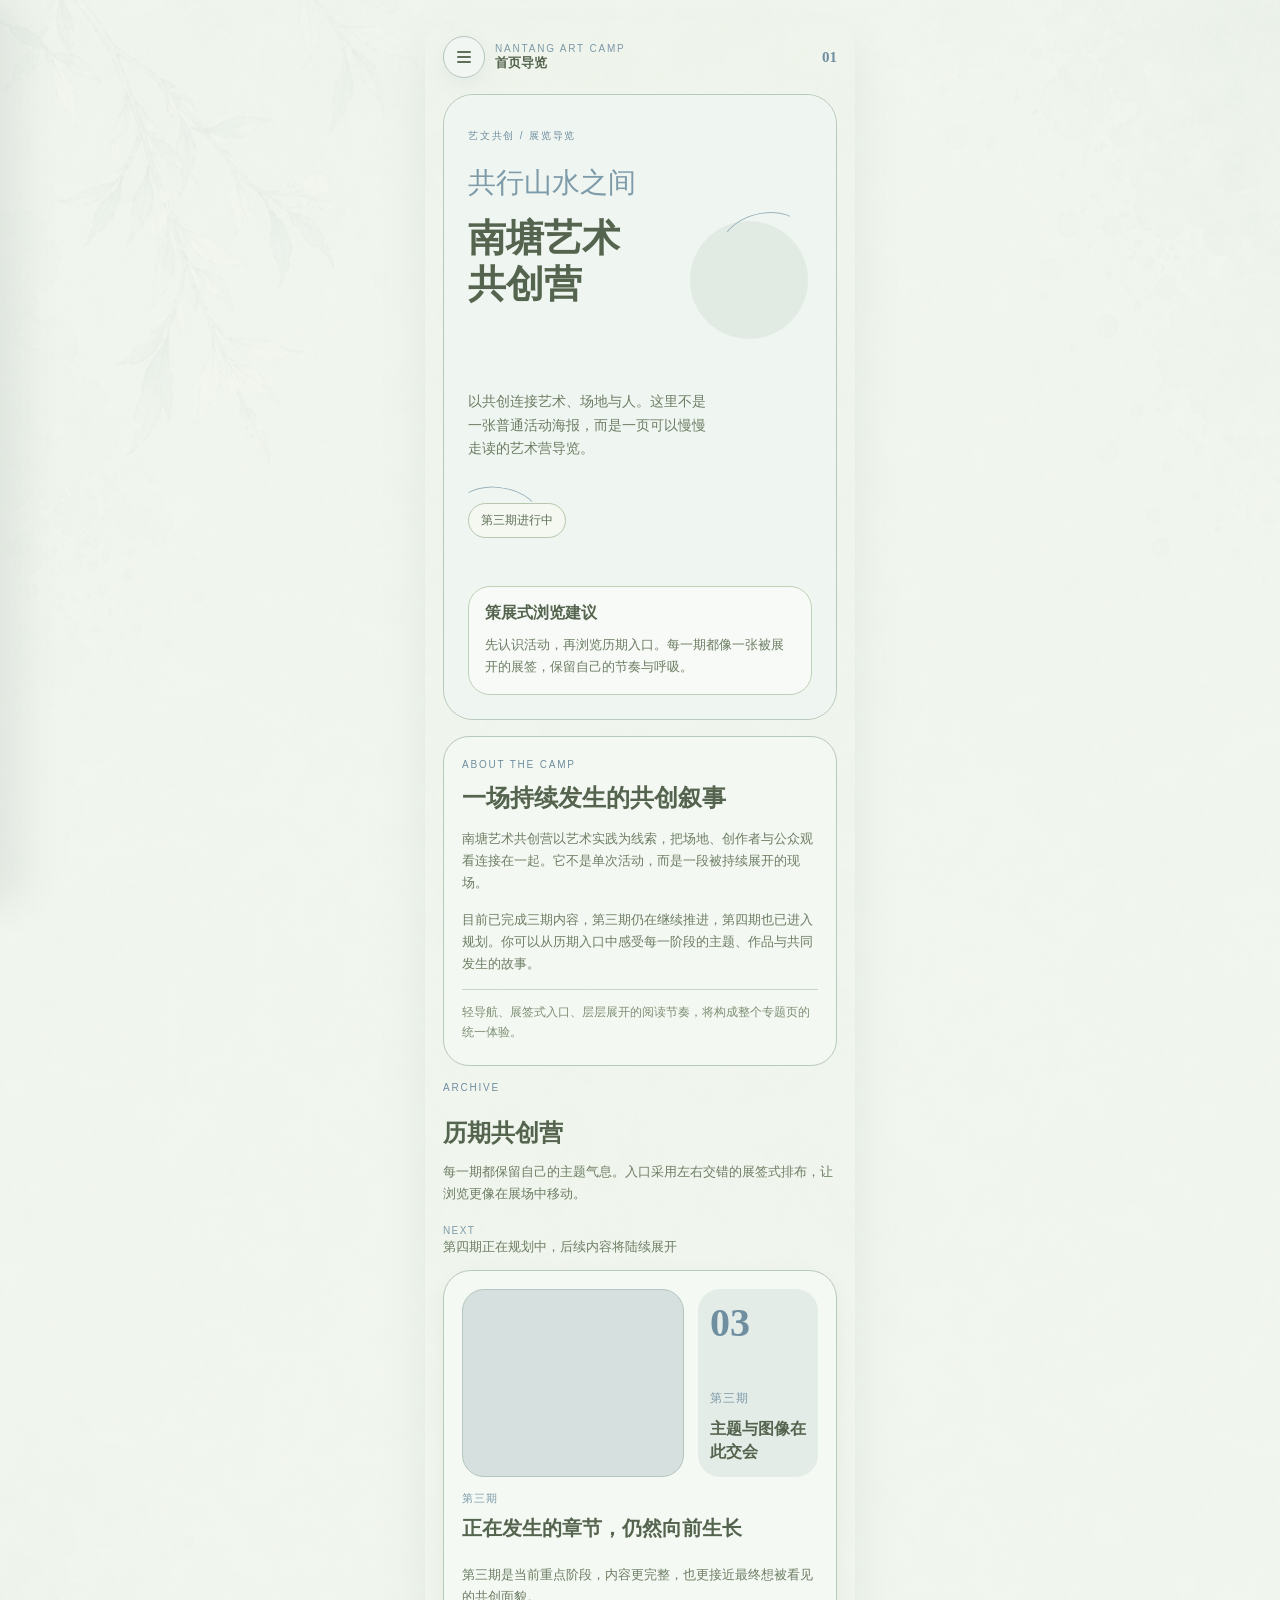
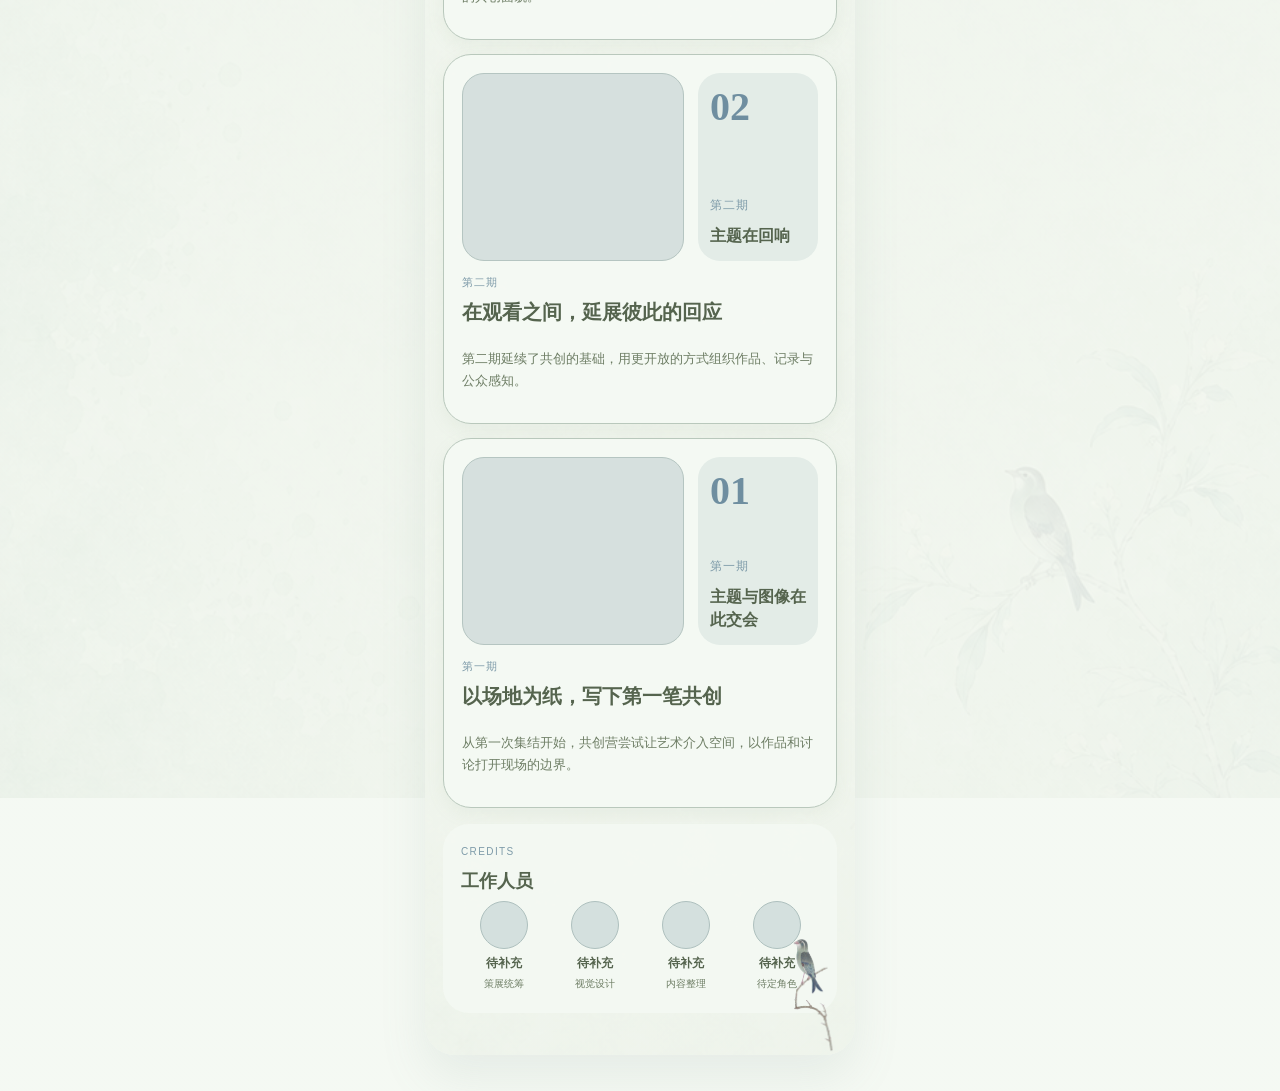
==== static-site/index.html @ fb8fa123 "Import 共创营前端网页" ====
<!DOCTYPE html>
<html lang="zh-CN">
  <head>
    <meta charset="utf-8">
    <meta name="viewport" content="width=device-width, initial-scale=1">
    <title>南塘艺术共创营｜活动首页</title>
    <link rel="stylesheet" href="styles/site.css">
  </head>
  <body data-page="home">
    <div id="app"></div>
    <script type="module" src="scripts/app.js"></script>
  </body>
</html>
---- static-site/styles/site.css ----
:root {
  --bg: #edf4ed;
  --surface: rgba(238, 245, 238, 0.92);
  --surface-soft: rgba(245, 250, 244, 0.85);
  --surface-strong: rgba(246, 251, 245, 0.84);
  --drawer-surface: rgba(247, 250, 246, 0.98);
  --green-900: #55644e;
  --green-700: #607058;
  --green-600: #6b7c63;
  --green-500: #6d7d64;
  --blue-700: #6f8ea0;
  --blue-600: #7d98a8;
  --blue-500: #7e9ba9;
  --blue-400: #7a96a6;
  --muted: #708186;
  --line: #b9c8bc;
  --line-soft: #bfd0b7;
  --line-muted: #c7d5cb;
  --line-drawer: #d7e0db;
  --shadow: 0 22px 48px rgba(126, 152, 142, 0.12);
  --radius-xl: 30px;
  --radius-l: 28px;
  --radius-m: 24px;
  --radius-s: 22px;
  --radius-pill: 999px;
  --drawer-width: min(316px, 79vw);
  --font-sans: "Noto Sans SC", "PingFang SC", "Microsoft YaHei", sans-serif;
  --font-serif: "Noto Serif SC", "Source Han Serif SC", "Songti SC", serif;
  --font-hand: "Zhi Mang Xing", "KaiTi", cursive;
}

* {
  box-sizing: border-box;
}

html {
  background: var(--bg);
}

body {
  margin: 0;
  min-height: 100vh;
  font-family: var(--font-sans);
  color: var(--green-600);
  background:
    linear-gradient(rgba(246, 250, 244, 0.82), rgba(246, 250, 244, 0.82)),
    url("../assets/images/bg-8.png") center top / cover fixed no-repeat;
}

body.drawer-open {
  overflow: hidden;
}

.page-shell {
  min-height: 100vh;
  padding: 18px 16px 36px;
  display: flex;
  justify-content: center;
  align-items: flex-start;
}

.app-screen {
  position: relative;
  width: min(calc(100vw - 32px), var(--screen-width, 430px));
}

.screen-surface {
  position: relative;
  width: 100%;
  min-height: 100vh;
  border-radius: 30px;
  overflow: hidden;
  padding: 18px 18px 42px;
  background:
    linear-gradient(rgba(246, 250, 244, 0.78), rgba(246, 250, 244, 0.78)),
    url("../assets/images/bg-8.png") center top / cover no-repeat;
  animation: stage-in 440ms ease-out;
  box-shadow: var(--shadow);
  display: flex;
  flex-direction: column;
  gap: 16px;
}

.surface-bird {
  position: absolute;
  right: 0;
  bottom: 0;
  width: 154px;
  height: 154px;
  object-fit: contain;
  pointer-events: none;
}

.menu-button:focus-visible,
.drawer-link:focus-visible {
  outline: 2px solid rgba(82, 100, 110, 0.82);
  outline-offset: 3px;
}

.top-nav {
  display: flex;
  align-items: center;
  justify-content: space-between;
}

.top-nav__left {
  display: flex;
  align-items: center;
  gap: 10px;
}

.menu-button {
  width: 42px;
  height: 42px;
  border: 1px solid #b7c7be;
  border-radius: 21px;
  background: #f1f6f3;
  box-shadow: 0 6px 18px rgba(126, 152, 169, 0.1);
  display: inline-flex;
  align-items: center;
  justify-content: center;
  gap: 3px;
  flex-direction: column;
  cursor: pointer;
  padding: 0;
  -webkit-tap-highlight-color: transparent;
}

.menu-button span {
  width: 14px;
  height: 2px;
  border-radius: 999px;
  background: #5f6f57;
}

.top-nav__en,
.top-nav__zh,
.eyebrow,
.eyebrow--small,
.body-copy,
.section-note,
.archive-card__tag,
.work-card__meta,
.person-card__role,
.timeline-item__body,
.timeline-item__date,
.drawer__eyebrow,
.drawer__text,
.drawer__brand-subtitle,
.drawer__footer p {
  margin: 0;
}

.top-nav__en {
  color: var(--blue-600);
  font-size: 10px;
  font-weight: 500;
  letter-spacing: 1.8px;
}

.top-nav__zh {
  color: var(--green-900);
  font-family: var(--font-serif);
  font-size: 13px;
  font-weight: 600;
}

.top-nav__number {
  color: var(--blue-700);
  font-family: var(--font-serif);
  font-size: 15px;
  font-weight: 600;
}

.hero-card,
.section-card,
.archive-card,
.credit-card,
.work-card,
.person-card,
.timeline-item__card {
  border: 1px solid var(--line);
}

.hero-card {
  position: relative;
  border-radius: var(--radius-xl);
  background: rgba(238, 245, 238, 0.92);
  min-height: 568px;
  padding: 34px 24px 24px;
  overflow: hidden;
}

.hero-card__mist {
  position: absolute;
  inset: 0;
  background: rgba(242, 247, 243, 0.5);
}

.hero-card__sun {
  position: absolute;
  right: 28px;
  top: 126px;
  width: 118px;
  height: 118px;
  border-radius: 50%;
  background: rgba(215, 228, 219, 0.54);
}

.hero-card__curve {
  position: absolute;
  border: 1px solid #9cb4be;
  border-color: #9cb4be transparent transparent transparent;
  border-radius: 50%;
}

.hero-card__curve--one {
  right: 30px;
  top: 118px;
  width: 86px;
  height: 58px;
  transform: rotate(-14deg);
}

.hero-card__curve--two {
  left: 12px;
  top: 392px;
  width: 84px;
  height: 52px;
  transform: rotate(8deg);
}

.eyebrow,
.drawer__eyebrow {
  color: var(--blue-700);
  font-size: 10px;
  font-weight: 500;
  letter-spacing: 1.8px;
}

.eyebrow--small {
  color: var(--blue-500);
  font-size: 10px;
  font-weight: 500;
  letter-spacing: 1.4px;
}

.eyebrow--hero {
  position: relative;
  z-index: 1;
  width: 154px;
}

.hero-card__hand {
  position: relative;
  z-index: 1;
  margin: 26px 0 0;
  color: var(--blue-500);
  font-family: var(--font-hand);
  font-size: 28px;
  line-height: 1;
}

.hero-card__title {
  position: relative;
  z-index: 1;
  margin: 18px 0 0;
  color: var(--green-900);
  font-family: var(--font-serif);
  font-size: 38px;
  line-height: 1.22;
  font-weight: 700;
  max-width: 250px;
}

.hero-card__intro {
  position: relative;
  z-index: 1;
  margin: 82px 0 0;
  max-width: 248px;
  color: var(--green-500);
  font-size: 14px;
  line-height: 1.7;
}

.status-pill {
  position: relative;
  z-index: 1;
  display: inline-flex;
  align-items: center;
  margin-top: 42px;
  padding: 8px 12px;
  border-radius: var(--radius-pill);
  border: 1px solid #b7c7ae;
  background: #f4f8f1;
  color: var(--green-700);
  font-size: 12px;
  font-weight: 500;
}

.hero-note {
  position: relative;
  z-index: 1;
  margin-top: 48px;
  border-radius: 22px;
  padding: 16px;
  border: 1px solid var(--line-soft);
  background: rgba(249, 252, 247, 0.85);
}

.hero-note__title,
.section-title,
.archive-card__title,
.person-card__name,
.timeline-item__title {
  margin: 0;
  color: var(--green-900);
  font-family: var(--font-serif);
}

.hero-note__title {
  font-size: 16px;
  font-weight: 600;
}

.hero-note__text,
.body-copy,
.section-note,
.archive-card__body,
.work-card__body,
.person-card__bio,
.timeline-item__body,
.drawer__text,
.drawer__footer p {
  color: var(--green-500);
  font-size: 13px;
  line-height: 1.7;
}

.hero-note__text {
  margin: 10px 0 0;
}

.section-card,
.credits-section {
  border-radius: 26px;
  background: var(--surface-soft);
  padding: 22px 18px;
}

.section-title {
  margin-top: 12px;
  font-size: 24px;
  font-weight: 700;
}

.section-title--small {
  font-size: 18px;
}

.copy-stack {
  display: flex;
  flex-direction: column;
  gap: 14px;
  margin-top: 14px;
}

.section-rule,
.drawer__rule,
.drawer__footer-rule {
  height: 1px;
  background: var(--line-muted);
}

.section-rule {
  margin-top: 14px;
}

.section-note {
  margin-top: 12px;
  color: #7d8e74;
  font-size: 12px;
}

.archive-section,
.works-section,
.people-section,
.timeline-section {
  display: flex;
  flex-direction: column;
  gap: 12px;
}

.body-copy--compact {
  font-size: 13px;
}

.archive-next {
  padding-top: 8px;
}

.archive-list,
.works-list,
.people-list,
.timeline-list {
  display: flex;
  flex-direction: column;
  gap: 14px;
}

.archive-card,
.work-card,
.person-card,
.timeline-item__card {
  border-radius: var(--radius-l);
  background: var(--surface-strong);
  box-shadow: 0 6px 18px rgba(143, 163, 135, 0.09);
}

.archive-card {
  text-decoration: none;
  color: inherit;
  padding: 18px;
  display: flex;
  flex-direction: column;
  gap: 14px;
  transition: transform 180ms ease;
}

.archive-card:hover {
  transform: translateY(-2px);
}

.archive-card__media-row,
.work-card__top,
.person-card {
  display: flex;
  align-items: center;
  gap: 14px;
}

.archive-card--reverse .archive-card__media-row,
.work-card__top--reverse,
.person-card--reverse {
  flex-direction: row-reverse;
}

.placeholder-media {
  flex: 0 0 auto;
  border: 1px solid #b5c5c1;
  background: #d6e0de;
}

.placeholder-media--archive,
.placeholder-media--work {
  width: 222px;
  height: 188px;
  border-radius: 22px;
}

.archive-rail,
.work-rail {
  width: 122px;
  min-height: 188px;
  padding: 14px 12px;
  border-radius: 22px;
  background: #e3ece7;
  display: flex;
  flex-direction: column;
  justify-content: space-between;
}

.archive-rail__index {
  color: var(--blue-700);
  font-family: var(--font-serif);
  font-size: 40px;
  font-weight: 700;
  line-height: 1;
}

.archive-rail__tag,
.work-rail__meta {
  margin: 0;
  color: var(--blue-500);
  font-size: 12px;
  font-weight: 500;
  letter-spacing: 1.2px;
}

.archive-rail__line,
.work-rail__line {
  margin: 10px 0 0;
  color: var(--green-900);
  font-family: var(--font-serif);
  font-size: 16px;
  font-weight: 600;
  line-height: 1.45;
}

.archive-card__detail,
.work-card__detail {
  display: flex;
  flex-direction: column;
  gap: 8px;
}

.archive-card__tag,
.work-card__meta {
  color: var(--blue-500);
  font-size: 11px;
  font-weight: 500;
  letter-spacing: 1.2px;
}

.archive-card__title {
  font-size: 20px;
  font-weight: 700;
  line-height: 1.45;
}

.archive-card__body,
.work-card__body {
  font-size: 13px;
  line-height: 1.7;
}

.credits-section {
  gap: 8px;
}

.credits-grid {
  display: grid;
  grid-template-columns: repeat(4, minmax(0, 1fr));
  gap: 6px;
  margin-top: 8px;
}

.credit-card {
  border: 0;
  background: transparent;
  text-align: center;
}

.credit-card__avatar {
  width: 48px;
  height: 48px;
  margin: 0 auto 6px;
  border-radius: 50%;
  border: 1px solid #aec0be;
  background: #d4e0de;
}

.credit-card__name {
  margin: 0;
  color: var(--green-900);
  font-family: var(--font-serif);
  font-size: 12px;
  font-weight: 700;
}

.credit-card__role {
  margin: 4px 0 0;
  color: var(--green-500);
  font-size: 10px;
  line-height: 1.5;
}

.work-card {
  padding: 18px;
  display: flex;
  flex-direction: column;
  gap: 14px;
}

.work-rail__title {
  margin: 0;
  color: var(--blue-700);
  font-family: var(--font-serif);
  font-size: 18px;
  font-weight: 700;
}

.people-section {
  gap: 14px;
}

.person-card {
  padding: 18px;
  border-radius: 26px;
}

.placeholder-media--person {
  width: 126px;
  height: 146px;
  border-radius: 20px;
}

.person-card__info {
  display: flex;
  flex-direction: column;
  gap: 8px;
}

.person-card__name {
  font-size: 19px;
  font-weight: 700;
}

.person-card__role {
  color: var(--green-700);
  font-size: 12px;
  font-weight: 500;
}

.timeline-item {
  display: flex;
  gap: 12px;
}

.timeline-item__axis {
  position: relative;
  width: 72px;
  flex: 0 0 auto;
  display: flex;
  flex-direction: column;
  align-items: center;
}

.timeline-item__date {
  width: 64px;
  color: var(--blue-400);
  font-size: 10px;
  font-weight: 600;
  text-align: center;
}

.timeline-item__dot {
  width: 10px;
  height: 10px;
  margin-top: 18px;
  border-radius: 50%;
  background: var(--blue-400);
}

.timeline-item__line {
  width: 2px;
  flex: 1 1 auto;
  margin-top: 4px;
  background: var(--line-muted);
}

.timeline-item__card {
  flex: 1 1 auto;
  padding: 18px 18px 20px;
  border-radius: 24px;
  background: rgba(248, 251, 246, 0.85);
  display: flex;
  flex-direction: column;
  gap: 10px;
}

.timeline-item__title {
  font-size: 20px;
  font-weight: 700;
}

.timeline-item__image {
  height: 108px;
  border-radius: 18px;
  border: 1px solid #cfdbd1;
  background:
    linear-gradient(rgba(238, 245, 238, 0.58), rgba(238, 245, 238, 0.58)),
    url("../assets/images/bg-8.png") center / cover no-repeat;
}

.drawer-backdrop {
  position: fixed;
  inset: 0;
  background: var(--overlay);
  opacity: 0;
  pointer-events: none;
  transition: opacity 240ms ease;
}

.drawer {
  position: fixed;
  inset: 0 auto 0 0;
  width: var(--drawer-width);
  max-width: 100%;
  background: var(--drawer-surface);
  border-right: 1px solid #cbd6d1;
  box-shadow: 18px 0 40px rgba(82, 99, 95, 0.1);
  transform: translateX(-100%);
  transition: transform 280ms ease;
  padding: 28px 24px 24px;
  display: flex;
  flex-direction: column;
  gap: 26px;
  z-index: 40;
  touch-action: pan-y;
}

.drawer-backdrop,
.drawer {
  z-index: 39;
}

body.drawer-open .drawer-backdrop {
  opacity: 1;
  pointer-events: auto;
}

.drawer-open .drawer {
  transform: translateX(0);
}

.drawer__header {
  display: flex;
  align-items: center;
  gap: 12px;
}

.drawer__brand {
  display: flex;
  flex-direction: column;
  gap: 2px;
}

.drawer__brand-title {
  margin: 0;
  color: #364a50;
  font-family: var(--font-serif);
  font-size: 15px;
  font-weight: 600;
  line-height: 1.2;
}

.drawer__brand-subtitle {
  color: var(--muted);
  font-size: 11px;
  line-height: 1.3;
}

.drawer__intro {
  display: flex;
  flex-direction: column;
  gap: 10px;
}

.drawer__title {
  margin: 0;
  color: #3b5056;
  font-family: var(--font-serif);
  font-size: 32px;
  font-weight: 600;
  line-height: 1.1;
}

.drawer__rule {
  width: 72px;
}

.drawer__nav {
  display: flex;
  flex-direction: column;
  gap: 10px;
}

.drawer-link {
  text-decoration: none;
  display: flex;
  align-items: center;
  gap: 12px;
  min-height: 64px;
  padding: 10px;
  border-radius: 18px;
  border: 1px solid var(--line-drawer);
  background: rgba(249, 251, 248, 0.96);
  color: inherit;
  position: relative;
}

.drawer-link.is-active {
  background: #e8eee9;
}

.drawer-link__index {
  width: 38px;
  height: 38px;
  border-radius: 18px;
  border: 1px solid var(--line-drawer);
  background: #eef3ef;
  color: var(--blue-400);
  font-family: var(--font-serif);
  font-size: 16px;
  display: grid;
  place-items: center;
  flex: 0 0 auto;
}

.drawer-link.is-active .drawer-link__index {
  background: #d8e5de;
  border-color: #d8e5de;
}

.drawer-link__copy {
  display: flex;
  flex-direction: column;
  gap: 2px;
  width: 158px;
}

.drawer-link__title {
  color: #364a50;
  font-family: var(--font-serif);
  font-size: 15px;
  font-weight: 600;
}

.drawer-link__subtitle {
  color: var(--muted);
  font-size: 11px;
  line-height: 1.25;
}

.drawer-link__arrow {
  margin-left: auto;
  color: var(--muted);
  font-size: 12px;
}

.drawer__footer {
  margin-top: auto;
  display: flex;
  flex-direction: column;
  gap: 8px;
}

.drawer__bird {
  position: absolute;
  right: 4px;
  bottom: 0;
  width: 154px;
  height: 154px;
  object-fit: contain;
  pointer-events: none;
}

@keyframes stage-in {
  from {
    opacity: 0;
    transform: translateY(12px);
  }

  to {
    opacity: 1;
    transform: translateY(0);
  }
}

@media (max-width: 540px) {
  .page-shell {
    padding: 0;
  }

  .app-screen {
    width: 100vw;
  }

  .screen-surface {
    border-radius: 0;
    box-shadow: none;
  }

  .surface-bird {
    right: 0;
  }
}

@media (max-width: 430px) {
  .archive-card__media-row,
  .work-card__top,
  .person-card,
  .person-card--reverse {
    flex-direction: column;
    align-items: stretch;
  }

  .placeholder-media--archive,
  .placeholder-media--work,
  .placeholder-media--person,
  .archive-rail,
  .work-rail {
    width: 100%;
  }

  .archive-rail,
  .work-rail {
    min-height: 0;
    gap: 12px;
  }

  .credits-grid {
    grid-template-columns: repeat(2, minmax(0, 1fr));
    row-gap: 14px;
  }

  .timeline-item {
    gap: 10px;
  }
}
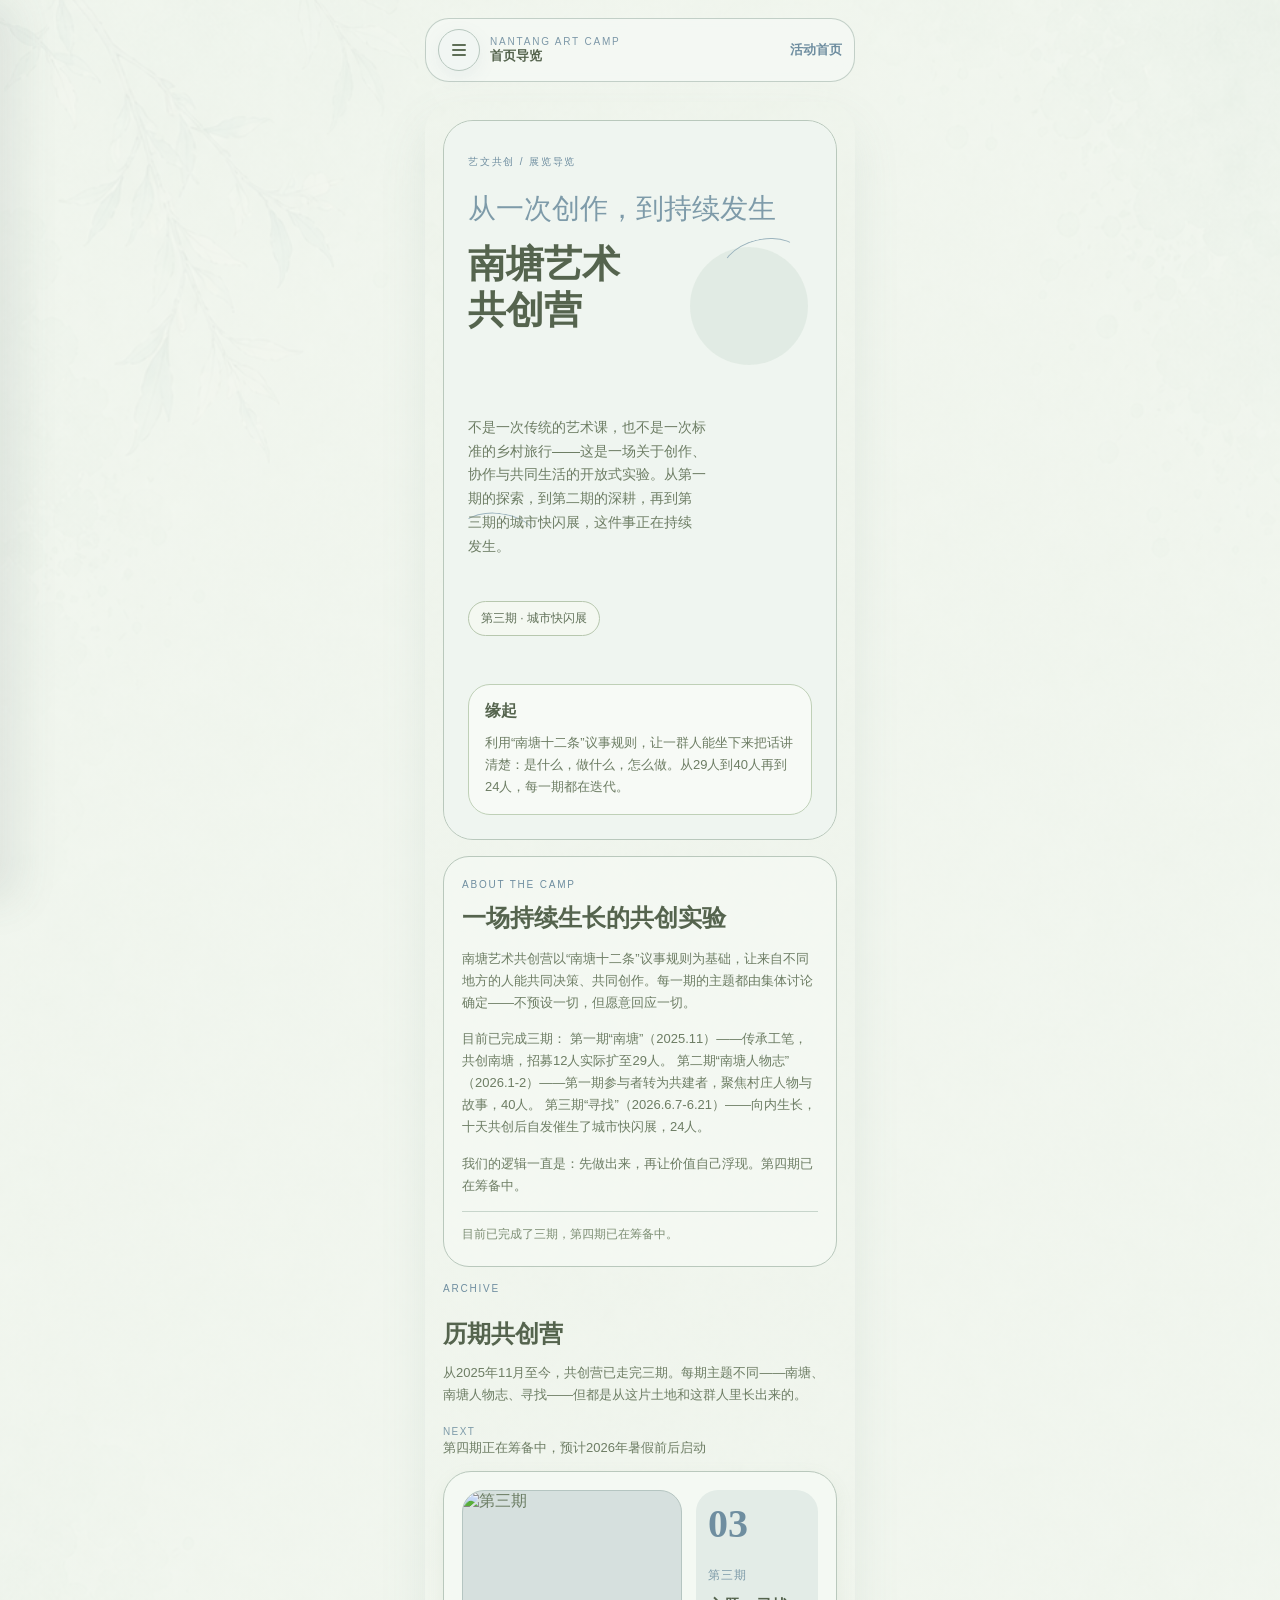
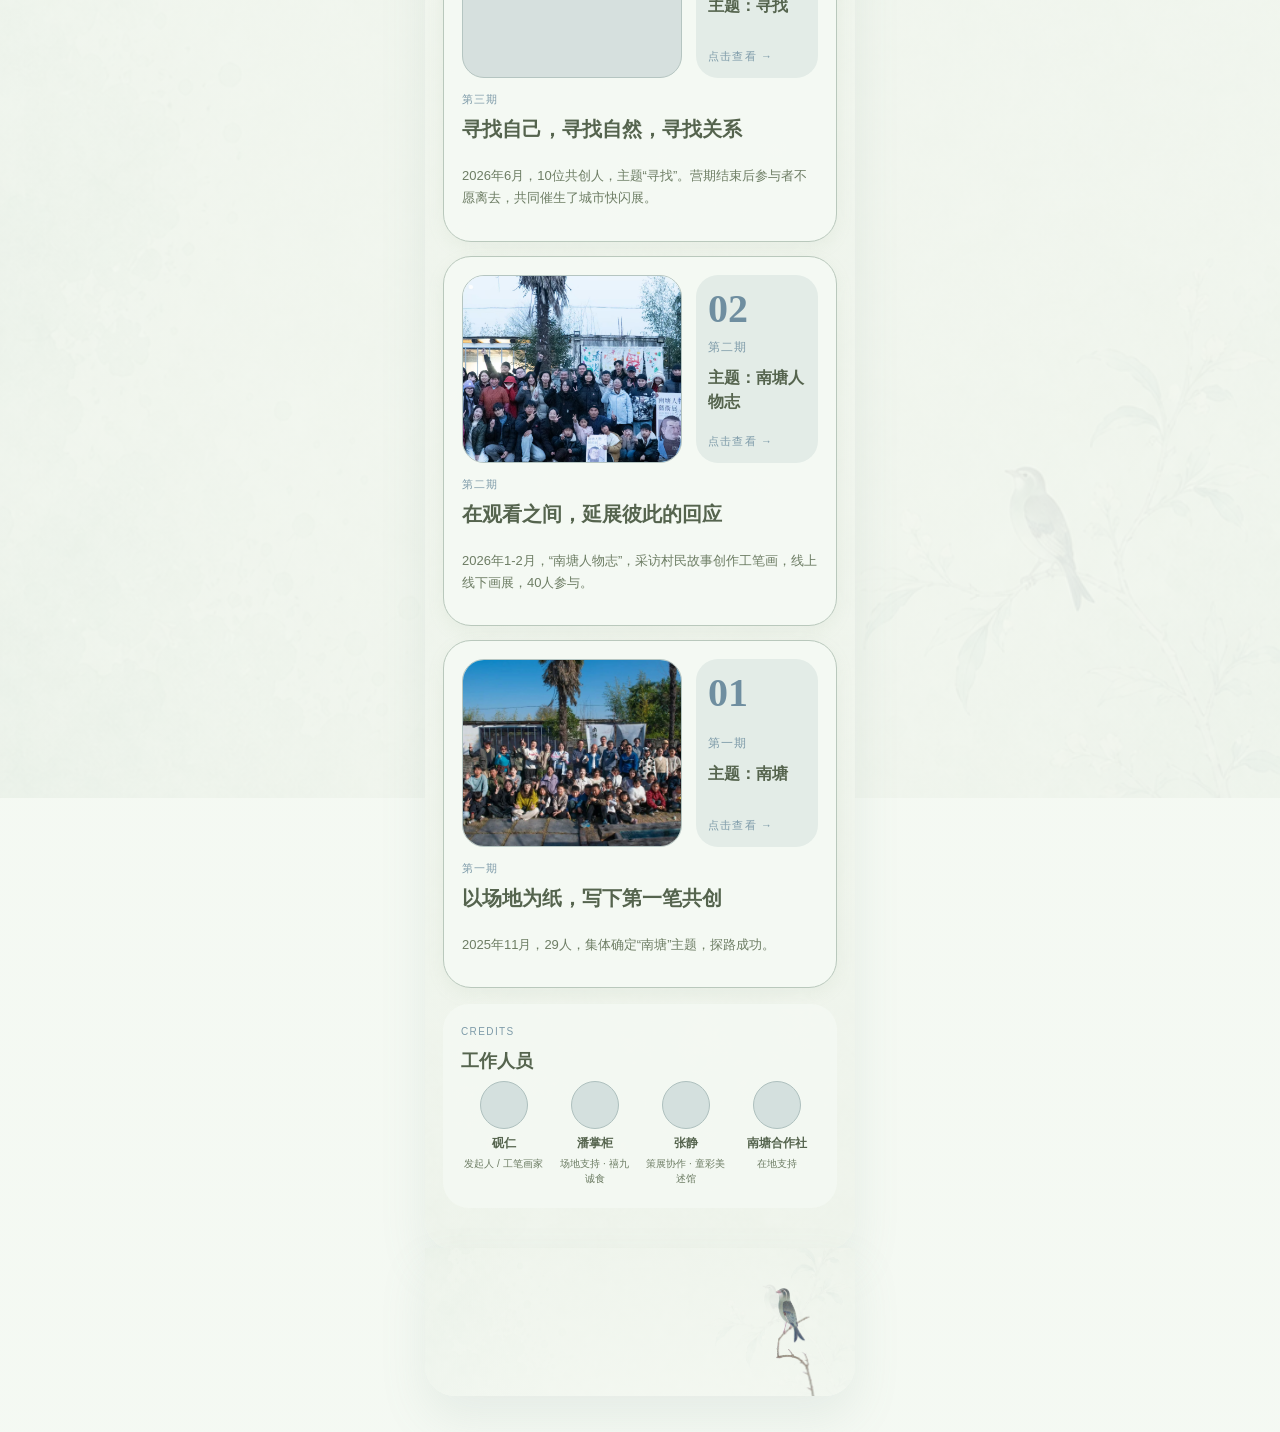
==== commit 848cc8fb: "更新网站内容与结构：补充第三期作品、会议记录、城市快闪展等 - 大幅更新 site-data.js（+654/-77行）：新增第三期作品数据、共创人信息 - 更新 site.css（+134行）：扩展" ====
--- a/static-site/index.html
+++ b/static-site/index.html
@@ -1,4 +1,4 @@
-<!DOCTYPE html>
+﻿<!DOCTYPE html>
 <html lang="zh-CN">
   <head>
     <meta charset="utf-8">
@@ -8,6 +8,6 @@
   </head>
   <body data-page="home">
     <div id="app"></div>
-    <script type="module" src="scripts/app.js"></script>
+    <script type="module" src="scripts/app.js?v=1"></script>
   </body>
 </html>
--- a/static-site/styles/site.css
+++ b/static-site/styles/site.css
@@ -1,4 +1,4 @@
-:root {
+﻿:root {
   --bg: #edf4ed;
   --surface: rgba(238, 245, 238, 0.92);
   --surface-soft: rgba(245, 250, 244, 0.85);
@@ -17,6 +17,7 @@
   --line-soft: #bfd0b7;
   --line-muted: #c7d5cb;
   --line-drawer: #d7e0db;
+  --overlay: rgba(101, 118, 122, 0.58);
   --shadow: 0 22px 48px rgba(126, 152, 142, 0.12);
   --radius-xl: 30px;
   --radius-l: 28px;
@@ -27,6 +28,8 @@
   --font-sans: "Noto Sans SC", "PingFang SC", "Microsoft YaHei", sans-serif;
   --font-serif: "Noto Serif SC", "Source Han Serif SC", "Songti SC", serif;
   --font-hand: "Zhi Mang Xing", "KaiTi", cursive;
+  --topbar-gap: 18px;
+  --topbar-height: 66px;
 }
 
 * {
@@ -35,11 +38,13 @@
 
 html {
   background: var(--bg);
+  overflow-x: hidden;
 }
 
 body {
   margin: 0;
   min-height: 100vh;
+  overflow-x: hidden;
   font-family: var(--font-sans);
   color: var(--green-600);
   background:
@@ -47,11 +52,24 @@
     url("../assets/images/bg-8.png") center top / cover fixed no-repeat;
 }
 
+body,
+button,
+a,
+p,
+h1,
+h2,
+h3,
+span,
+div {
+  text-wrap: pretty;
+}
+
 body.drawer-open {
   overflow: hidden;
 }
 
 .page-shell {
+  width: 100%;
   min-height: 100vh;
   padding: 18px 16px 36px;
   display: flex;
@@ -61,7 +79,23 @@
 
 .app-screen {
   position: relative;
+  width: 100%;
+  max-width: var(--screen-width, 430px);
+  min-width: 0;
+  margin-inline: auto;
+}
+
+.screen-topbar {
+  height: calc(var(--topbar-height) + var(--topbar-gap));
+}
+
+.screen-topbar .top-nav {
+  position: fixed;
+  top: var(--topbar-gap);
+  left: 50%;
+  transform: translateX(-50%);
   width: min(calc(100vw - 32px), var(--screen-width, 430px));
+  z-index: 24;
 }
 
 .screen-surface {
@@ -81,12 +115,25 @@
   gap: 16px;
 }
 
-.surface-bird {
+.screen-extension {
+  position: relative;
+  width: 100%;
+  min-height: 148px;
+  margin-top: -2px;
+  border-radius: 0 0 var(--radius-xl) var(--radius-xl);
+  background:
+    linear-gradient(rgba(246, 250, 244, 0.78), rgba(246, 250, 244, 0.9)),
+    url("../assets/images/bg-8.png") center bottom / cover no-repeat;
+  box-shadow: var(--shadow);
+  overflow: hidden;
+}
+
+.screen-extension__bird {
   position: absolute;
-  right: 0;
-  bottom: 0;
-  width: 154px;
-  height: 154px;
+  right: clamp(8px, 4vw, 18px);
+  bottom: -8px;
+  width: min(154px, 36vw);
+  height: auto;
   object-fit: contain;
   pointer-events: none;
 }
@@ -101,12 +148,25 @@
   display: flex;
   align-items: center;
   justify-content: space-between;
+  gap: 12px;
+  margin: 0;
+  padding: 10px 12px;
+  border: 1px solid rgba(190, 204, 196, 0.92);
+  border-radius: 24px;
+  background: rgba(244, 249, 244, 0.88);
+  backdrop-filter: blur(10px);
+  -webkit-backdrop-filter: blur(10px);
 }
 
 .top-nav__left {
   display: flex;
   align-items: center;
   gap: 10px;
+  min-width: 0;
+}
+
+.top-nav__label {
+  min-width: 0;
 }
 
 .menu-button {
@@ -146,7 +206,6 @@
 .timeline-item__date,
 .drawer__eyebrow,
 .drawer__text,
-.drawer__brand-subtitle,
 .drawer__footer p {
   margin: 0;
 }
@@ -165,11 +224,16 @@
   font-weight: 600;
 }
 
-.top-nav__number {
+.top-nav__identity {
   color: var(--blue-700);
   font-family: var(--font-serif);
-  font-size: 15px;
+  font-size: 13px;
   font-weight: 600;
+  flex: 0 0 auto;
+  text-align: right;
+  line-height: 1.4;
+  overflow-wrap: anywhere;
+  max-width: 132px;
 }
 
 .hero-card,
@@ -271,6 +335,7 @@
   line-height: 1.22;
   font-weight: 700;
   max-width: 250px;
+  overflow-wrap: anywhere;
 }
 
 .hero-card__intro {
@@ -281,6 +346,7 @@
   color: var(--green-500);
   font-size: 14px;
   line-height: 1.7;
+  overflow-wrap: anywhere;
 }
 
 .status-pill {
@@ -346,12 +412,14 @@
   border-radius: 26px;
   background: var(--surface-soft);
   padding: 22px 18px;
+  min-width: 0;
 }
 
 .section-title {
   margin-top: 12px;
   font-size: 24px;
   font-weight: 700;
+  overflow-wrap: anywhere;
 }
 
 .section-title--small {
@@ -415,6 +483,7 @@
   border-radius: var(--radius-l);
   background: var(--surface-strong);
   box-shadow: 0 6px 18px rgba(143, 163, 135, 0.09);
+  min-width: 0;
 }
 
 .archive-card {
@@ -435,8 +504,13 @@
 .work-card__top,
 .person-card {
   display: flex;
-  align-items: center;
+  align-items: stretch;
   gap: 14px;
+  min-width: 0;
+}
+
+.archive-card .archive-card__media-row {
+  align-items: flex-start;
 }
 
 .archive-card--reverse .archive-card__media-row,
@@ -458,9 +532,41 @@
   border-radius: 22px;
 }
 
+.placeholder-media--archive,
+.placeholder-media--work {
+  flex: 1 1 auto;
+  width: auto;
+  min-width: 0;
+}
+
+.work-image {
+  flex: 1 1 auto;
+  min-width: 0;
+  width: 100%;
+  height: auto;
+  border-radius: 22px;
+  border: 1px solid #b5c5c1;
+  background: #d6e0de;
+  display: block;
+}
+.archive-image {
+  flex: 1 1 auto;
+  min-width: 0;
+  width: 100%;
+  height: 188px;
+  border-radius: 22px;
+  border: 1px solid #b5c5c1;
+  background: #d6e0de;
+  object-fit: cover;
+  display: block;
+  cursor: pointer;
+}
+
+
 .archive-rail,
 .work-rail {
   width: 122px;
+  min-width: 122px;
   min-height: 188px;
   padding: 14px 12px;
   border-radius: 22px;
@@ -497,11 +603,22 @@
   line-height: 1.45;
 }
 
+.archive-rail__cta {
+  margin: 10px 0 0;
+  color: var(--blue-500);
+  font-size: 11px;
+  font-weight: 500;
+  letter-spacing: 1.2px;
+  animation: cta-breathe 2s ease-in-out infinite;
+}
+
+
 .archive-card__detail,
 .work-card__detail {
   display: flex;
   flex-direction: column;
   gap: 8px;
+  min-width: 0;
 }
 
 .archive-card__tag,
@@ -516,6 +633,7 @@
   font-size: 20px;
   font-weight: 700;
   line-height: 1.45;
+  overflow-wrap: anywhere;
 }
 
 .archive-card__body,
@@ -595,10 +713,22 @@
   border-radius: 20px;
 }
 
+.person-image {
+  flex: 0 0 auto;
+  width: 126px;
+  height: 146px;
+  border-radius: 20px;
+  object-fit: cover;
+  display: block;
+  background: #d6e0de;
+}
+
+
 .person-card__info {
   display: flex;
   flex-direction: column;
   gap: 8px;
+  min-width: 0;
 }
 
 .person-card__name {
@@ -615,6 +745,7 @@
 .timeline-item {
   display: flex;
   gap: 12px;
+  min-width: 0;
 }
 
 .timeline-item__axis {
@@ -651,6 +782,7 @@
 
 .timeline-item__card {
   flex: 1 1 auto;
+  min-width: 0;
   padding: 18px 18px 20px;
   border-radius: 24px;
   background: rgba(248, 251, 246, 0.85);
@@ -695,9 +827,10 @@
   padding: 28px 24px 24px;
   display: flex;
   flex-direction: column;
-  gap: 26px;
+  gap: 20px;
   z-index: 40;
   touch-action: pan-y;
+  overflow: hidden;
 }
 
 .drawer-backdrop,
@@ -723,7 +856,6 @@
 .drawer__brand {
   display: flex;
   flex-direction: column;
-  gap: 2px;
 }
 
 .drawer__brand-title {
@@ -735,35 +867,16 @@
   line-height: 1.2;
 }
 
-.drawer__brand-subtitle {
-  color: var(--muted);
-  font-size: 11px;
-  line-height: 1.3;
-}
-
-.drawer__intro {
+.drawer__nav {
   display: flex;
   flex-direction: column;
   gap: 10px;
-}
-
-.drawer__title {
-  margin: 0;
-  color: #3b5056;
-  font-family: var(--font-serif);
-  font-size: 32px;
-  font-weight: 600;
-  line-height: 1.1;
-}
-
-.drawer__rule {
-  width: 72px;
-}
-
-.drawer__nav {
-  display: flex;
-  flex-direction: column;
-  gap: 10px;
+  min-height: 0;
+  flex: 1 1 auto;
+  overflow-y: auto;
+  overflow-x: hidden;
+  padding-right: 6px;
+  scrollbar-gutter: stable;
 }
 
 .drawer-link {
@@ -778,6 +891,7 @@
   background: rgba(249, 251, 248, 0.96);
   color: inherit;
   position: relative;
+  flex: 0 0 auto;
 }
 
 .drawer-link.is-active {
@@ -808,6 +922,8 @@
   flex-direction: column;
   gap: 2px;
   width: 158px;
+  min-width: 0;
+  flex: 1 1 auto;
 }
 
 .drawer-link__title {
@@ -834,6 +950,7 @@
   display: flex;
   flex-direction: column;
   gap: 8px;
+  flex: 0 0 auto;
 }
 
 .drawer__bird {
@@ -846,6 +963,25 @@
   pointer-events: none;
 }
 
+.drawer__nav::-webkit-scrollbar {
+  width: 8px;
+}
+
+.drawer__nav::-webkit-scrollbar-track {
+  background: rgba(215, 224, 219, 0.55);
+  border-radius: 999px;
+}
+
+.drawer__nav::-webkit-scrollbar-thumb {
+  background: rgba(112, 129, 134, 0.65);
+  border-radius: 999px;
+}
+
+@keyframes cta-breathe {
+  0%, 100% { opacity: 0.55; transform: translateX(0); }
+  50% { opacity: 1; transform: translateX(5px); }
+}
+
 @keyframes stage-in {
   from {
     opacity: 0;
@@ -863,21 +999,73 @@
     padding: 0;
   }
 
+  .screen-topbar {
+    height: var(--topbar-height);
+  }
+
   .app-screen {
+    max-width: none;
+  }
+
+  .screen-topbar .top-nav {
+    top: 0;
     width: 100vw;
+    border-radius: 0;
+    border-left: 0;
+    border-right: 0;
   }
 
   .screen-surface {
     border-radius: 0;
     box-shadow: none;
-  }
-
-  .surface-bird {
-    right: 0;
+    padding-top: 12px;
+  }
+
+  .screen-extension {
+    border-radius: 0;
+    box-shadow: none;
   }
 }
 
 @media (max-width: 430px) {
+  .screen-surface {
+    padding-left: 14px;
+    padding-right: 14px;
+  }
+
+  .top-nav__en {
+    letter-spacing: 1.3px;
+  }
+
+  .top-nav__zh {
+    font-size: 12px;
+  }
+
+  .top-nav__identity {
+    max-width: 112px;
+    font-size: 12px;
+  }
+
+  .hero-card,
+  .section-card,
+  .archive-card,
+  .work-card,
+  .person-card,
+  .timeline-item__card,
+  .credits-section {
+    padding-left: 14px;
+    padding-right: 14px;
+  }
+
+  .hero-card__title {
+    max-width: 100%;
+    font-size: 34px;
+  }
+
+  .hero-card__intro {
+    max-width: 100%;
+  }
+
   .archive-card__media-row,
   .work-card__top,
   .person-card,
@@ -889,15 +1077,26 @@
   .placeholder-media--archive,
   .placeholder-media--work,
   .placeholder-media--person,
+  .person-image,
   .archive-rail,
   .work-rail {
     width: 100%;
   }
 
-  .archive-rail,
-  .work-rail {
-    min-height: 0;
-    gap: 12px;
+.work-image {
+    width: 100%;
+    height: auto;
+  }
+
+  .person-image {
+    width: 100%;
+    height: auto;
+    aspect-ratio: 126 / 146;
+  }
+
+  .archive-image {
+    width: 100%;
+    height: auto;
   }
 
   .credits-grid {
@@ -908,4 +1107,72 @@
   .timeline-item {
     gap: 10px;
   }
-}
+
+  .drawer {
+    padding-left: 18px;
+    padding-right: 18px;
+  }
+
+  .drawer-link__copy {
+    width: auto;
+  }
+}
+
+.work-image {
+  cursor: pointer;
+}
+
+.lightbox {
+  position: fixed;
+  inset: 0;
+  z-index: 100;
+  background: rgba(0, 0, 0, 0.88);
+  display: flex;
+  align-items: center;
+  justify-content: center;
+  padding: 24px;
+  opacity: 0;
+  pointer-events: none;
+  transition: opacity 240ms ease;
+}
+
+.lightbox[aria-hidden="false"] {
+  opacity: 1;
+  pointer-events: auto;
+}
+
+.lightbox__img {
+  max-width: 100%;
+  max-height: 100%;
+  object-fit: contain;
+  border-radius: 6px;
+  box-shadow: 0 12px 48px rgba(0, 0, 0, 0.5);
+}
+
+.lightbox__close {
+  position: absolute;
+  top: 16px;
+  right: 16px;
+  width: 44px;
+  height: 44px;
+  border-radius: 50%;
+  border: 0;
+  background: rgba(255, 255, 255, 0.12);
+  color: #fff;
+  font-size: 28px;
+  cursor: pointer;
+  display: flex;
+  align-items: center;
+  justify-content: center;
+  backdrop-filter: blur(4px);
+  -webkit-backdrop-filter: blur(4px);
+  transition: background 180ms ease;
+}
+
+.lightbox__close:hover {
+  background: rgba(255, 255, 255, 0.28);
+}
+
+body.lightbox-open {
+  overflow: hidden;
+}
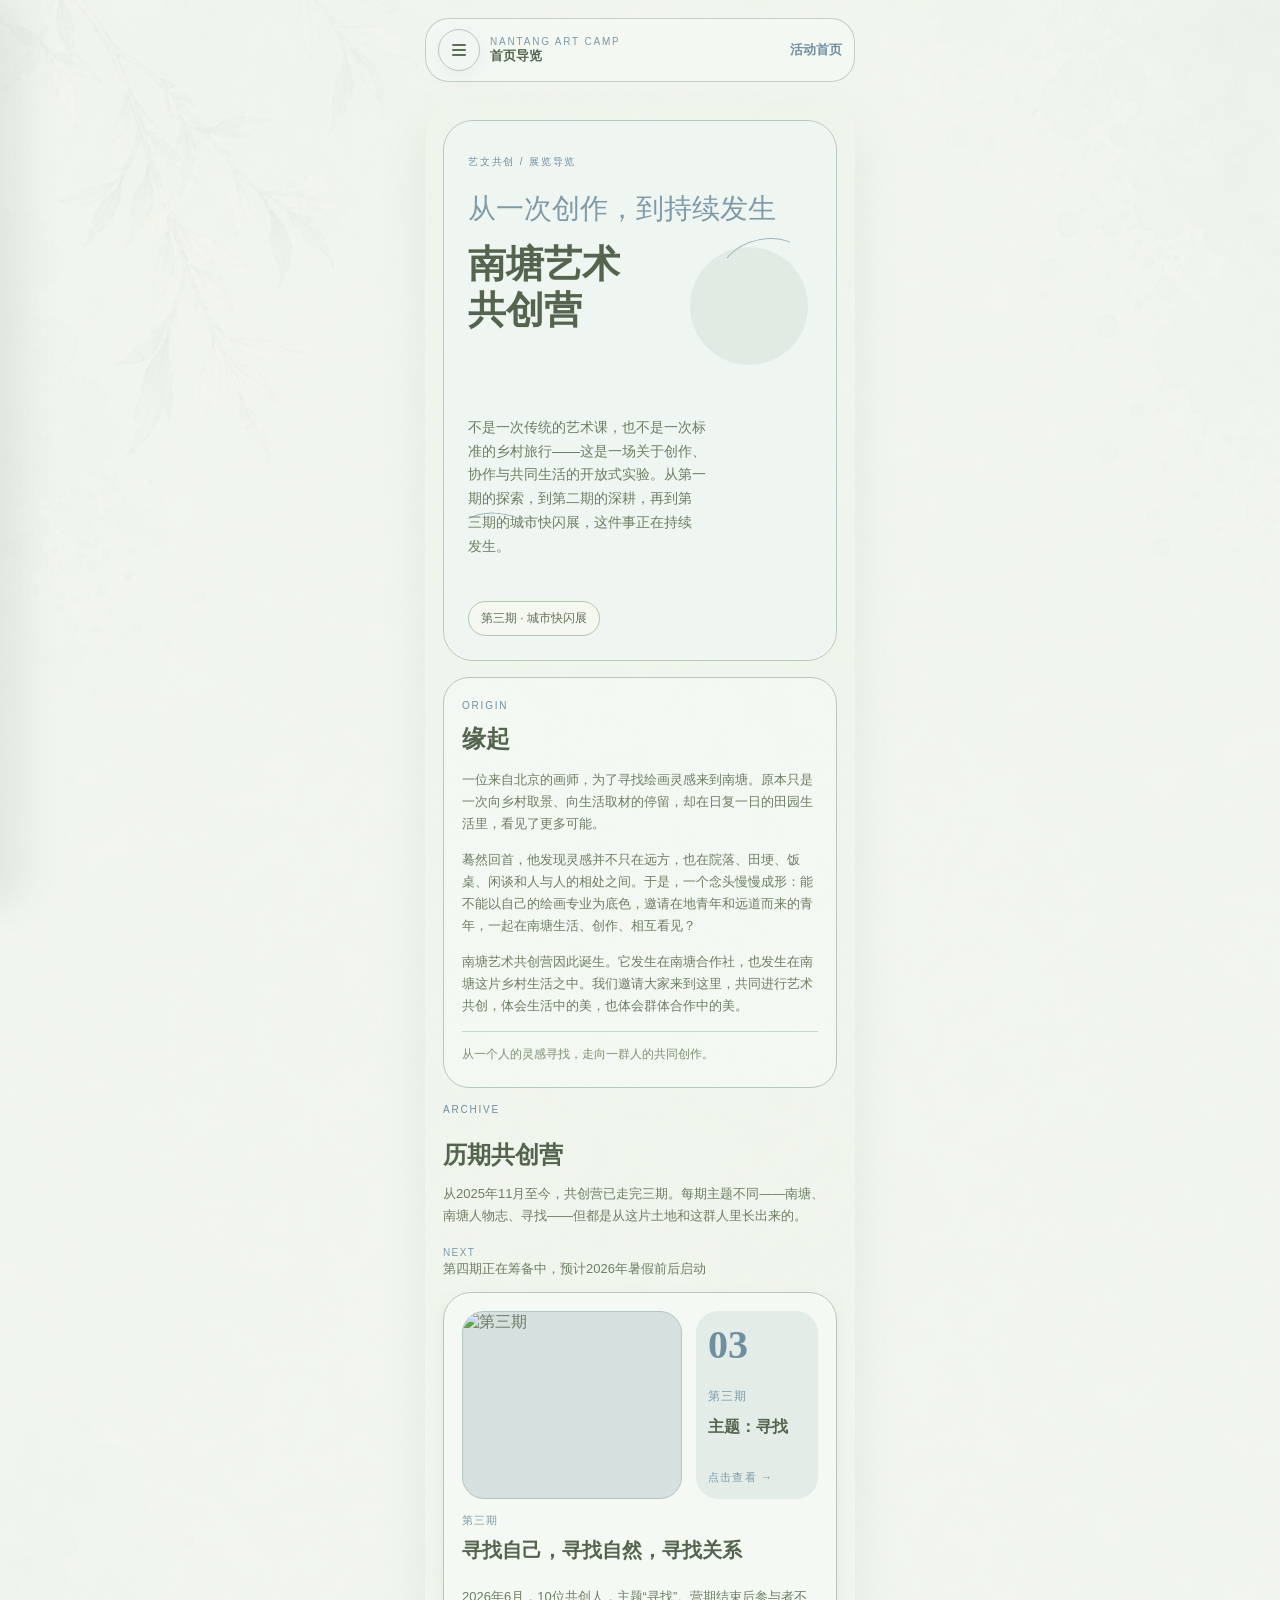
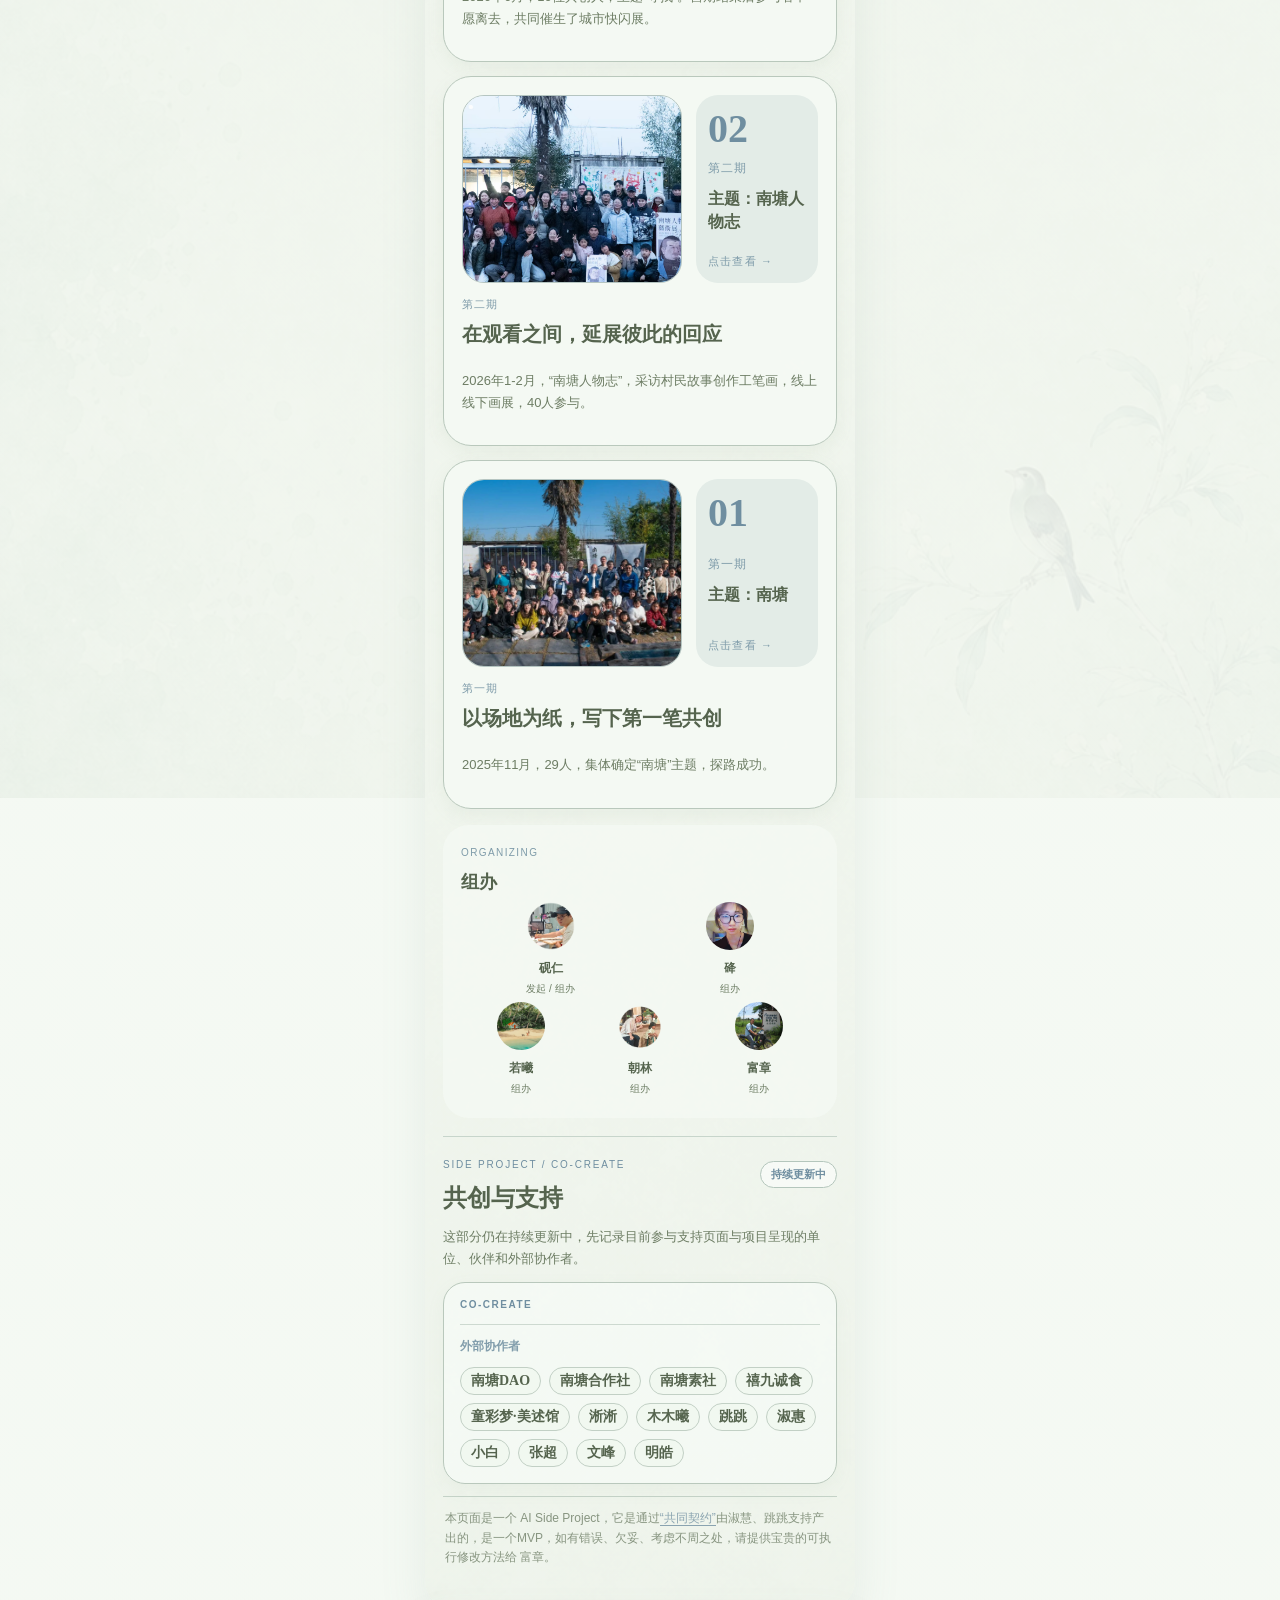
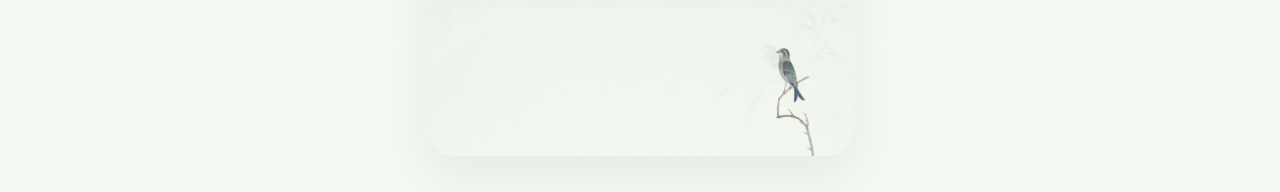
==== commit 7b0e9de9: "更新首页缘起与共创支持说明" ====
--- a/static-site/index.html
+++ b/static-site/index.html
@@ -8,6 +8,6 @@
   </head>
   <body data-page="home">
     <div id="app"></div>
-    <script type="module" src="scripts/app.js?v=1"></script>
+    <script type="module" src="scripts/app.js?v=2"></script>
   </body>
 </html>
--- a/static-site/styles/site.css
+++ b/static-site/styles/site.css
@@ -255,6 +255,10 @@
   overflow: hidden;
 }
 
+.hero-card--compact {
+  min-height: 486px;
+}
+
 .hero-card__mist {
   position: absolute;
   inset: 0;
@@ -453,7 +457,8 @@
 .archive-section,
 .works-section,
 .people-section,
-.timeline-section {
+.timeline-section,
+.side-project-section {
   display: flex;
   flex-direction: column;
   gap: 12px;
@@ -647,10 +652,20 @@
 }
 
 .credits-grid {
-  display: grid;
-  grid-template-columns: repeat(4, minmax(0, 1fr));
+  display: flex;
+  flex-wrap: wrap;
+  justify-content: center;
   gap: 6px;
   margin-top: 8px;
+}
+
+.credit-card:nth-child(1),
+.credit-card:nth-child(2) {
+  flex: 0 0 calc(50% - 6px);
+}
+
+.credit-card:nth-child(n+3) {
+  flex: 0 0 calc(33.333% - 6px);
 }
 
 .credit-card {
@@ -666,6 +681,12 @@
   border-radius: 50%;
   border: 1px solid #aec0be;
   background: #d4e0de;
+  object-fit: cover;
+}
+
+.credit-card__avatar--photo {
+  border: 0;
+  background: transparent;
 }
 
 .credit-card__name {
@@ -681,6 +702,211 @@
   color: var(--green-500);
   font-size: 10px;
   line-height: 1.5;
+}
+
+.side-project-section {
+  margin-top: 2px;
+  padding: 22px 0 0;
+  border-top: 1px solid var(--line-muted);
+}
+
+.side-project-head {
+  display: flex;
+  justify-content: space-between;
+  align-items: flex-start;
+  gap: 12px;
+}
+
+.side-status {
+  flex: 0 0 auto;
+  margin-top: 2px;
+  padding: 7px 10px;
+  border: 1px solid #b4c6bc;
+  border-radius: var(--radius-pill);
+  background: rgba(248, 252, 248, 0.86);
+  color: var(--blue-700);
+  font-size: 11px;
+  font-weight: 600;
+  line-height: 1;
+}
+
+.side-map {
+  display: grid;
+  grid-template-columns: 1fr;
+  gap: 10px;
+}
+
+.side-lane-card {
+  position: relative;
+  min-width: 0;
+  padding: 16px;
+  border: 1px solid var(--line);
+  border-radius: 22px;
+  background: rgba(247, 251, 246, 0.78);
+  box-shadow: 0 6px 18px rgba(143, 163, 135, 0.07);
+}
+
+.side-lane-card__label {
+  margin: 0;
+  color: var(--blue-700);
+  font-size: 10px;
+  font-weight: 700;
+  letter-spacing: 1.5px;
+  text-transform: uppercase;
+}
+
+.side-lane-card__title {
+  margin: 10px 0 0;
+  color: var(--green-900);
+  font-family: var(--font-serif);
+  font-size: 19px;
+  font-weight: 700;
+  line-height: 1.4;
+}
+
+.side-lane-card__meta {
+  margin: 7px 0 0;
+  color: var(--green-700);
+  font-size: 12px;
+  font-weight: 600;
+  line-height: 1.55;
+}
+
+.side-lane-card__body {
+  margin: 8px 0 0;
+  color: var(--green-500);
+  font-size: 13px;
+  line-height: 1.7;
+}
+
+.side-lane-card__names {
+  display: flex;
+  flex-wrap: wrap;
+  gap: 8px;
+  margin-top: 12px;
+}
+
+.side-lane-card__groups {
+  display: flex;
+  flex-direction: column;
+  gap: 12px;
+  margin-top: 14px;
+  padding-top: 12px;
+  border-top: 1px solid rgba(193, 208, 198, 0.76);
+}
+
+.side-lane-card__group {
+  min-width: 0;
+}
+
+.side-lane-card__group-label {
+  margin: 0;
+  color: rgba(111, 142, 160, 0.86);
+  font-size: 12px;
+  font-weight: 600;
+  line-height: 1.5;
+}
+
+.side-lane-card__names span {
+  padding: 6px 10px;
+  border: 1px solid #c2d0c5;
+  border-radius: var(--radius-pill);
+  background: rgba(241, 248, 240, 0.86);
+  color: var(--green-900);
+  font-family: var(--font-serif);
+  font-size: 14px;
+  font-weight: 600;
+  line-height: 1;
+}
+
+.side-lane-card__chips {
+  display: flex;
+  flex-wrap: wrap;
+  gap: 6px;
+  margin-top: 12px;
+}
+
+.side-lane-card__chips span {
+  padding: 5px 8px;
+  border: 1px solid #c4d1c6;
+  border-radius: var(--radius-pill);
+  background: #eef6ee;
+  color: var(--green-700);
+  font-size: 11px;
+  line-height: 1;
+}
+
+.side-groups {
+  display: flex;
+  flex-direction: column;
+  gap: 10px;
+  padding: 12px 14px;
+  border: 1px solid rgba(190, 205, 195, 0.78);
+  border-radius: 20px;
+  background: rgba(247, 251, 246, 0.52);
+}
+
+.side-group {
+  display: grid;
+  grid-template-columns: 64px 1fr;
+  gap: 10px;
+  align-items: start;
+}
+
+.side-group__label,
+.side-group__text {
+  margin: 0;
+  font-size: 12px;
+  line-height: 1.65;
+}
+
+.side-group__label {
+  color: var(--blue-700);
+  font-weight: 600;
+}
+
+.side-group__text {
+  color: rgba(96, 112, 88, 0.86);
+}
+
+.side-contract {
+  display: flex;
+  flex-direction: column;
+  gap: 6px;
+  padding: 12px 2px 0;
+  border-top: 1px solid rgba(184, 201, 190, 0.76);
+}
+
+.side-contract p {
+  margin: 0;
+  color: rgba(96, 112, 88, 0.72);
+  font-size: 12px;
+  font-weight: 400;
+  line-height: 1.65;
+}
+
+.side-contract a {
+  width: fit-content;
+  max-width: 100%;
+  color: rgba(111, 142, 160, 0.78);
+  font-size: 12px;
+  font-weight: 500;
+  text-decoration: none;
+  border-bottom: 1px solid currentColor;
+  overflow-wrap: anywhere;
+}
+
+.side-contract a:focus-visible {
+  outline: 2px solid rgba(82, 100, 110, 0.82);
+  outline-offset: 3px;
+  border-radius: 3px;
+}
+
+.side-project-caption {
+  margin: 0;
+  color: var(--muted);
+  font-size: 12px;
+  line-height: 1.65;
 }
 
 .work-card {
@@ -978,8 +1204,8 @@
 }
 
 @keyframes cta-breathe {
-  0%, 100% { opacity: 0.55; transform: translateX(0); }
-  50% { opacity: 1; transform: translateX(5px); }
+  0%, 100% { opacity: 0.6; }
+  50% { opacity: 1; }
 }
 
 @keyframes stage-in {
@@ -1100,8 +1326,16 @@
   }
 
   .credits-grid {
-    grid-template-columns: repeat(2, minmax(0, 1fr));
-    row-gap: 14px;
+    gap: 14px 6px;
+  }
+
+  .credit-card:nth-child(1),
+  .credit-card:nth-child(2) {
+    flex: 0 0 calc(50% - 7px);
+  }
+
+  .credit-card:nth-child(n+3) {
+    flex: 0 0 calc(50% - 7px);
   }
 
   .timeline-item {
@@ -1175,4 +1409,4 @@
 
 body.lightbox-open {
   overflow: hidden;
-}+}
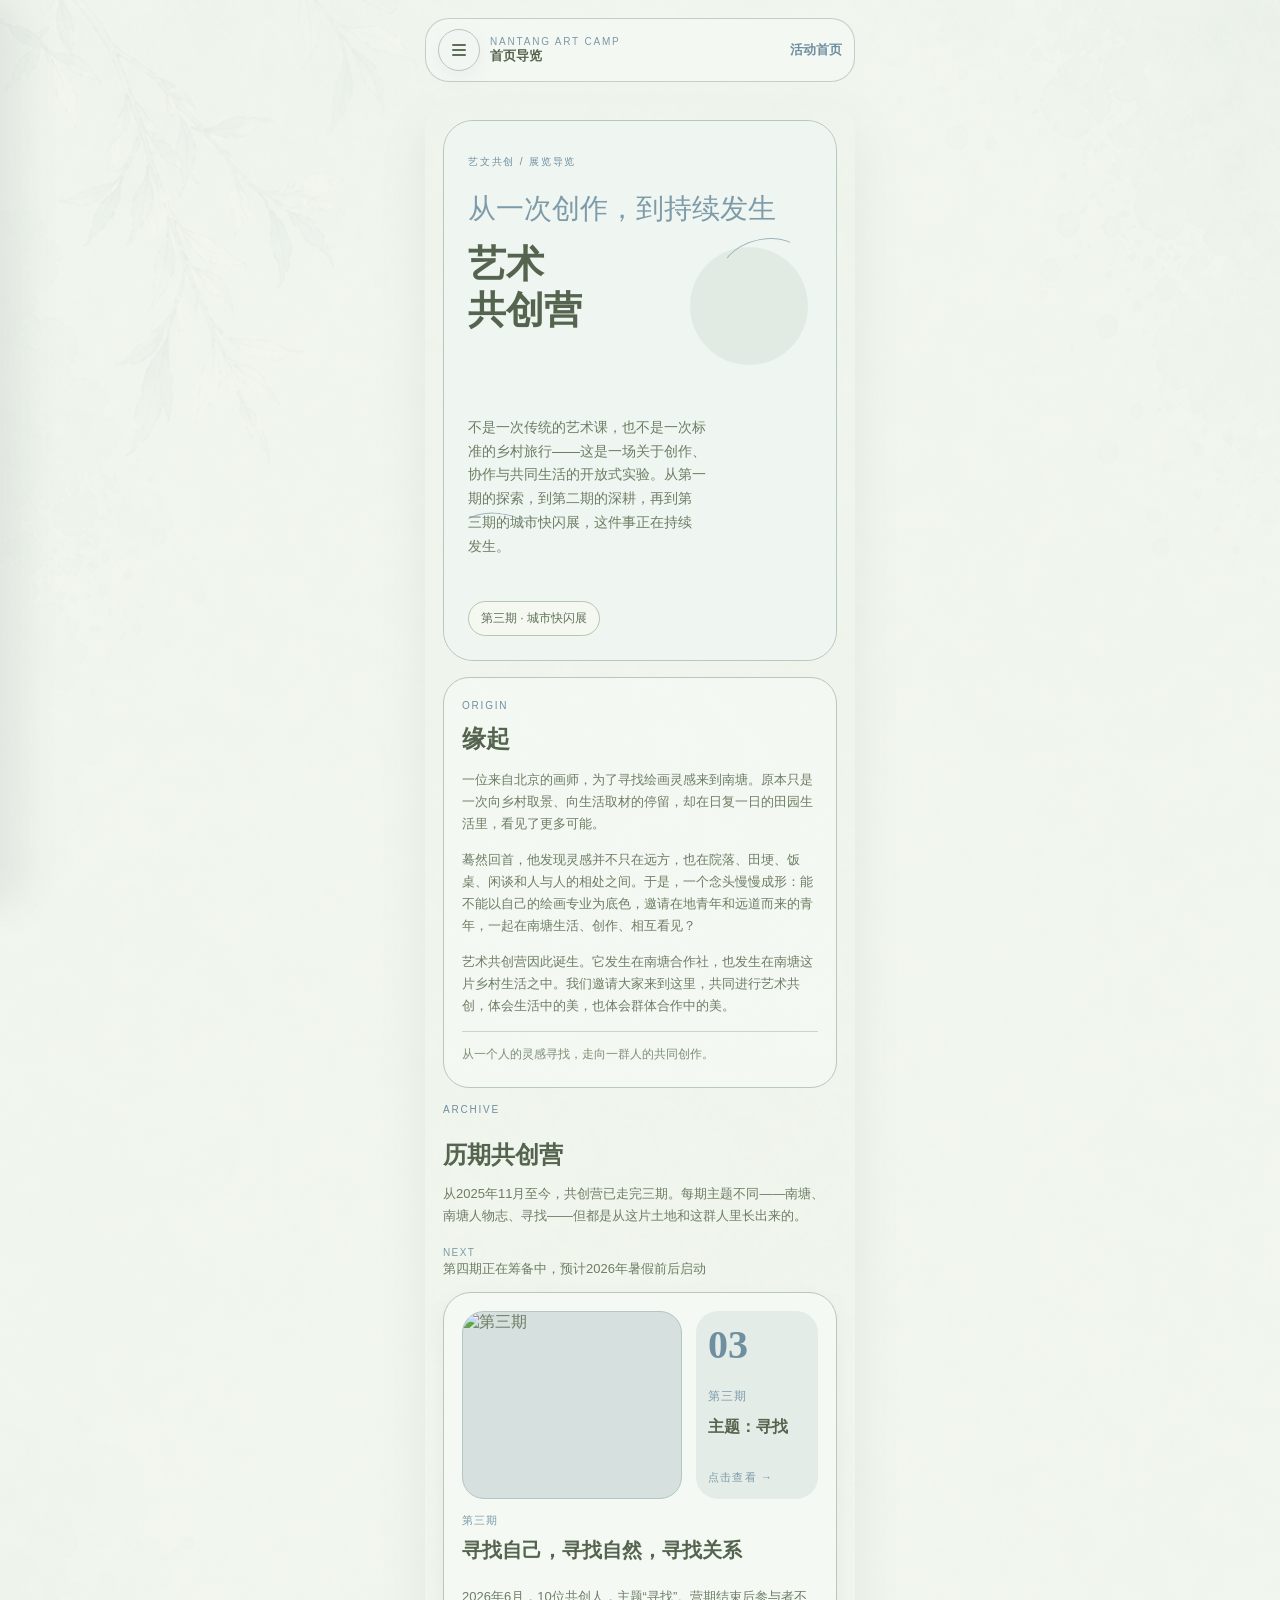
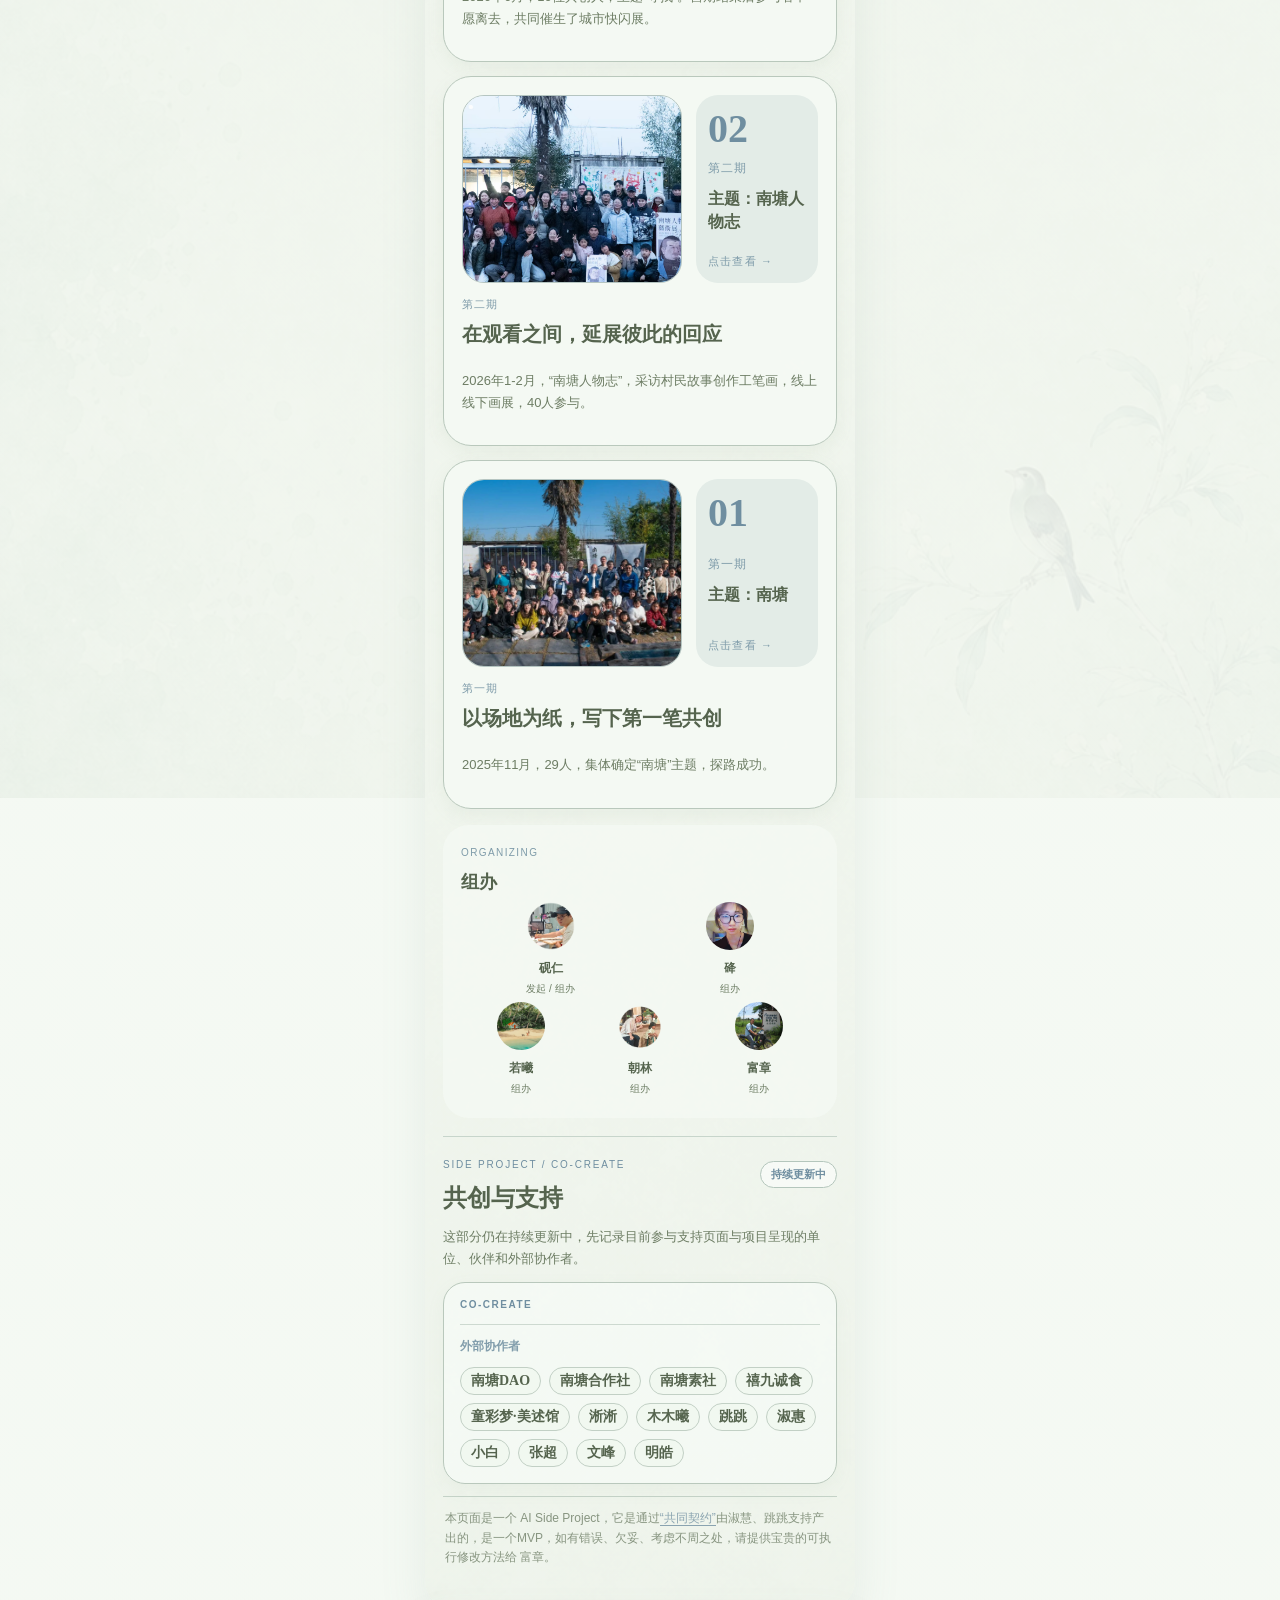
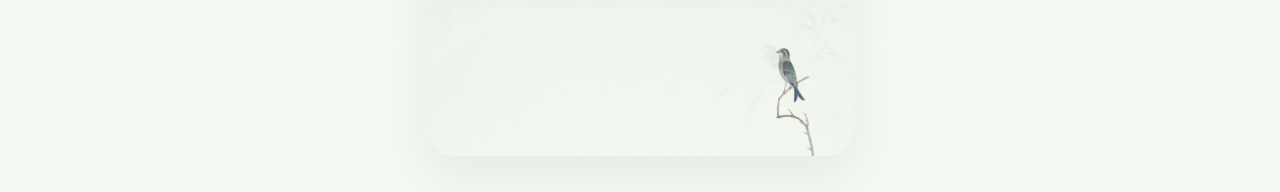
==== commit b24471b2: "统一 CoArtCamp 命名与部署说明" ====
--- a/static-site/index.html
+++ b/static-site/index.html
@@ -3,7 +3,7 @@
   <head>
     <meta charset="utf-8">
     <meta name="viewport" content="width=device-width, initial-scale=1">
-    <title>南塘艺术共创营｜活动首页</title>
+    <title>艺术共创营｜活动首页</title>
     <link rel="stylesheet" href="styles/site.css">
   </head>
   <body data-page="home">
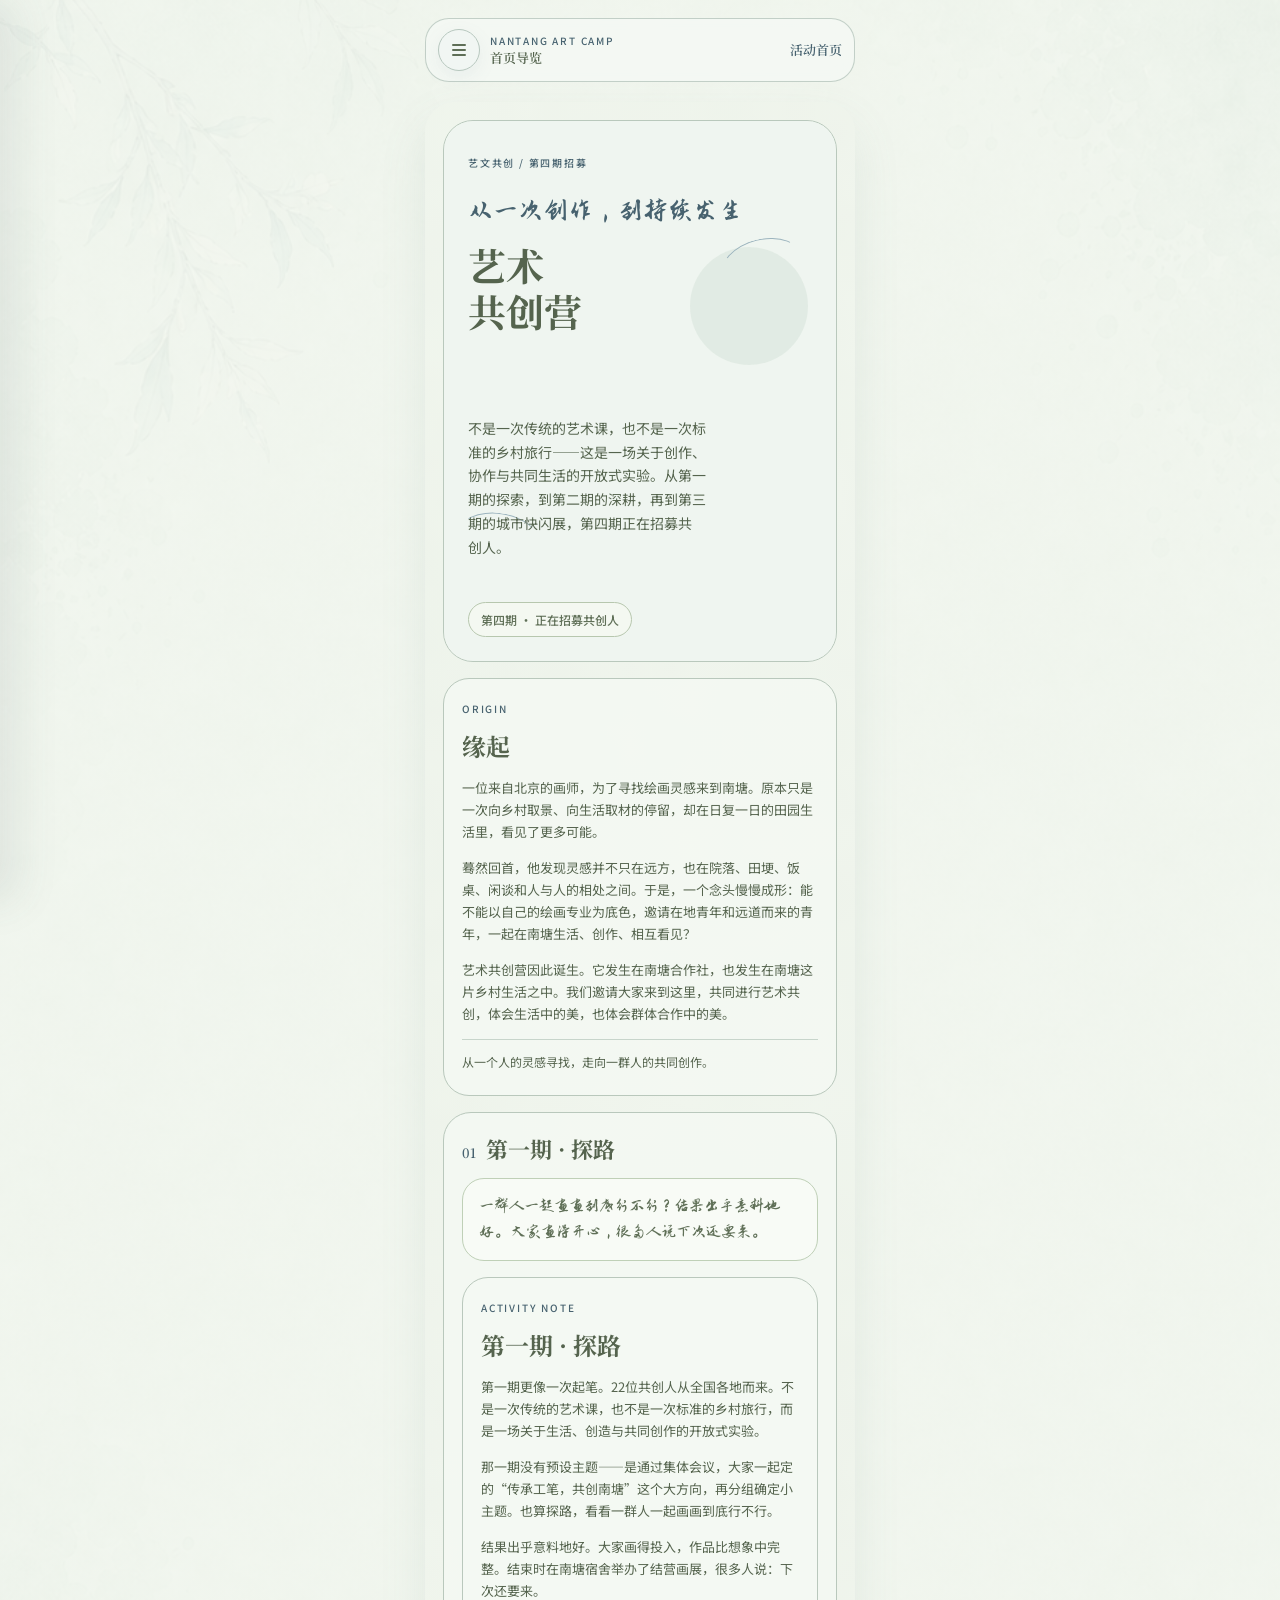
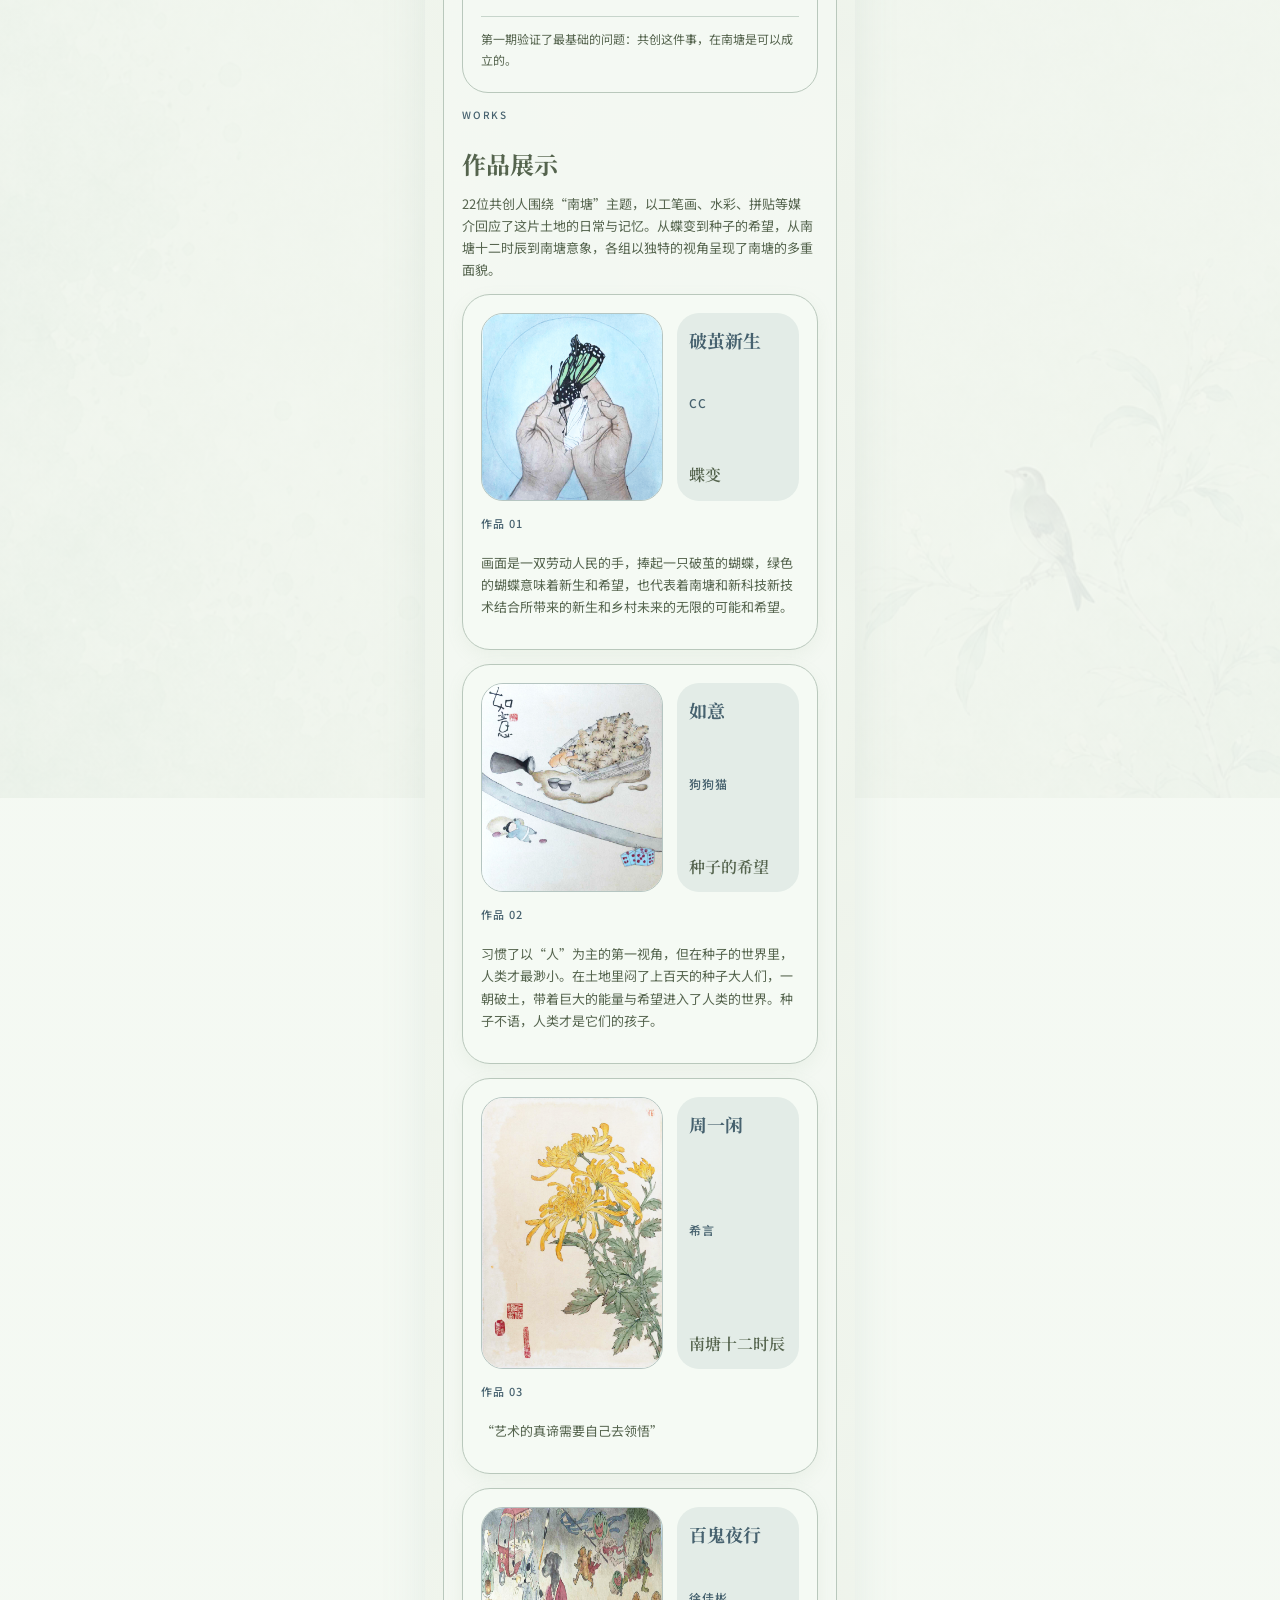
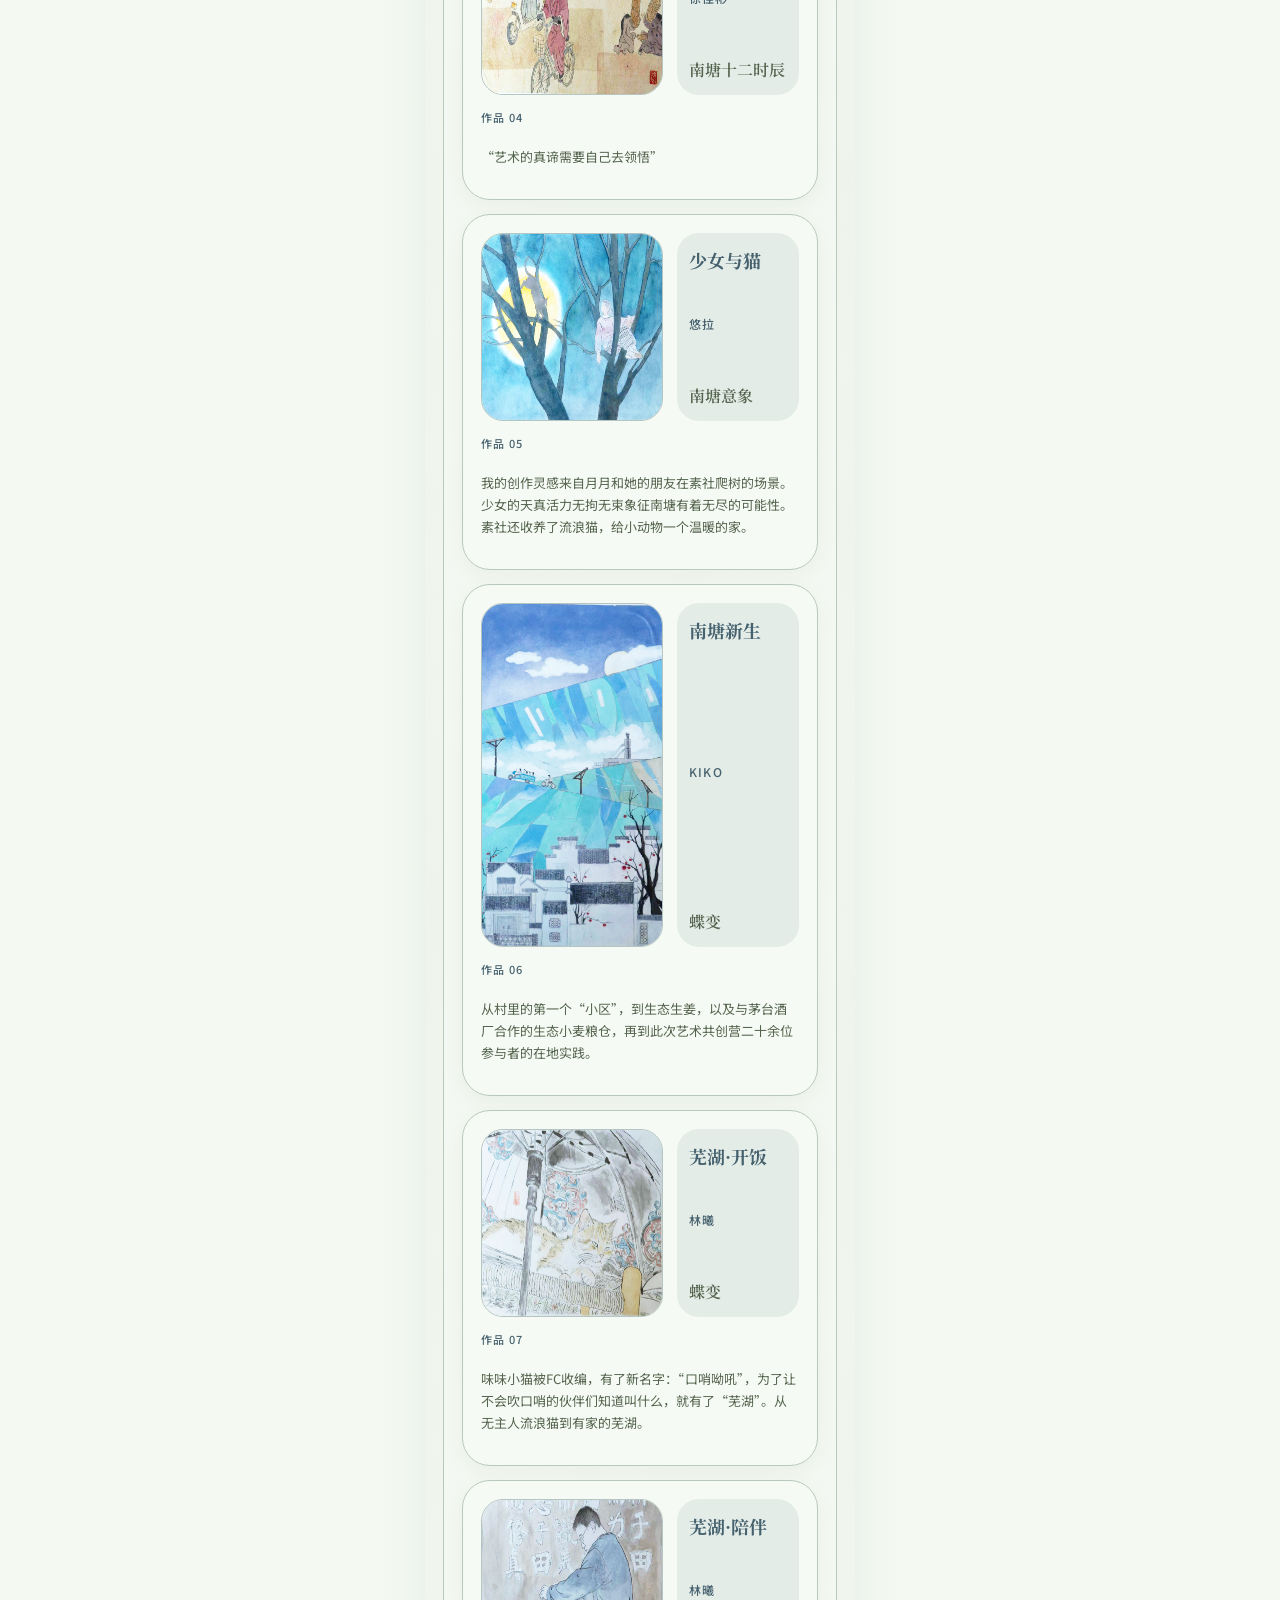
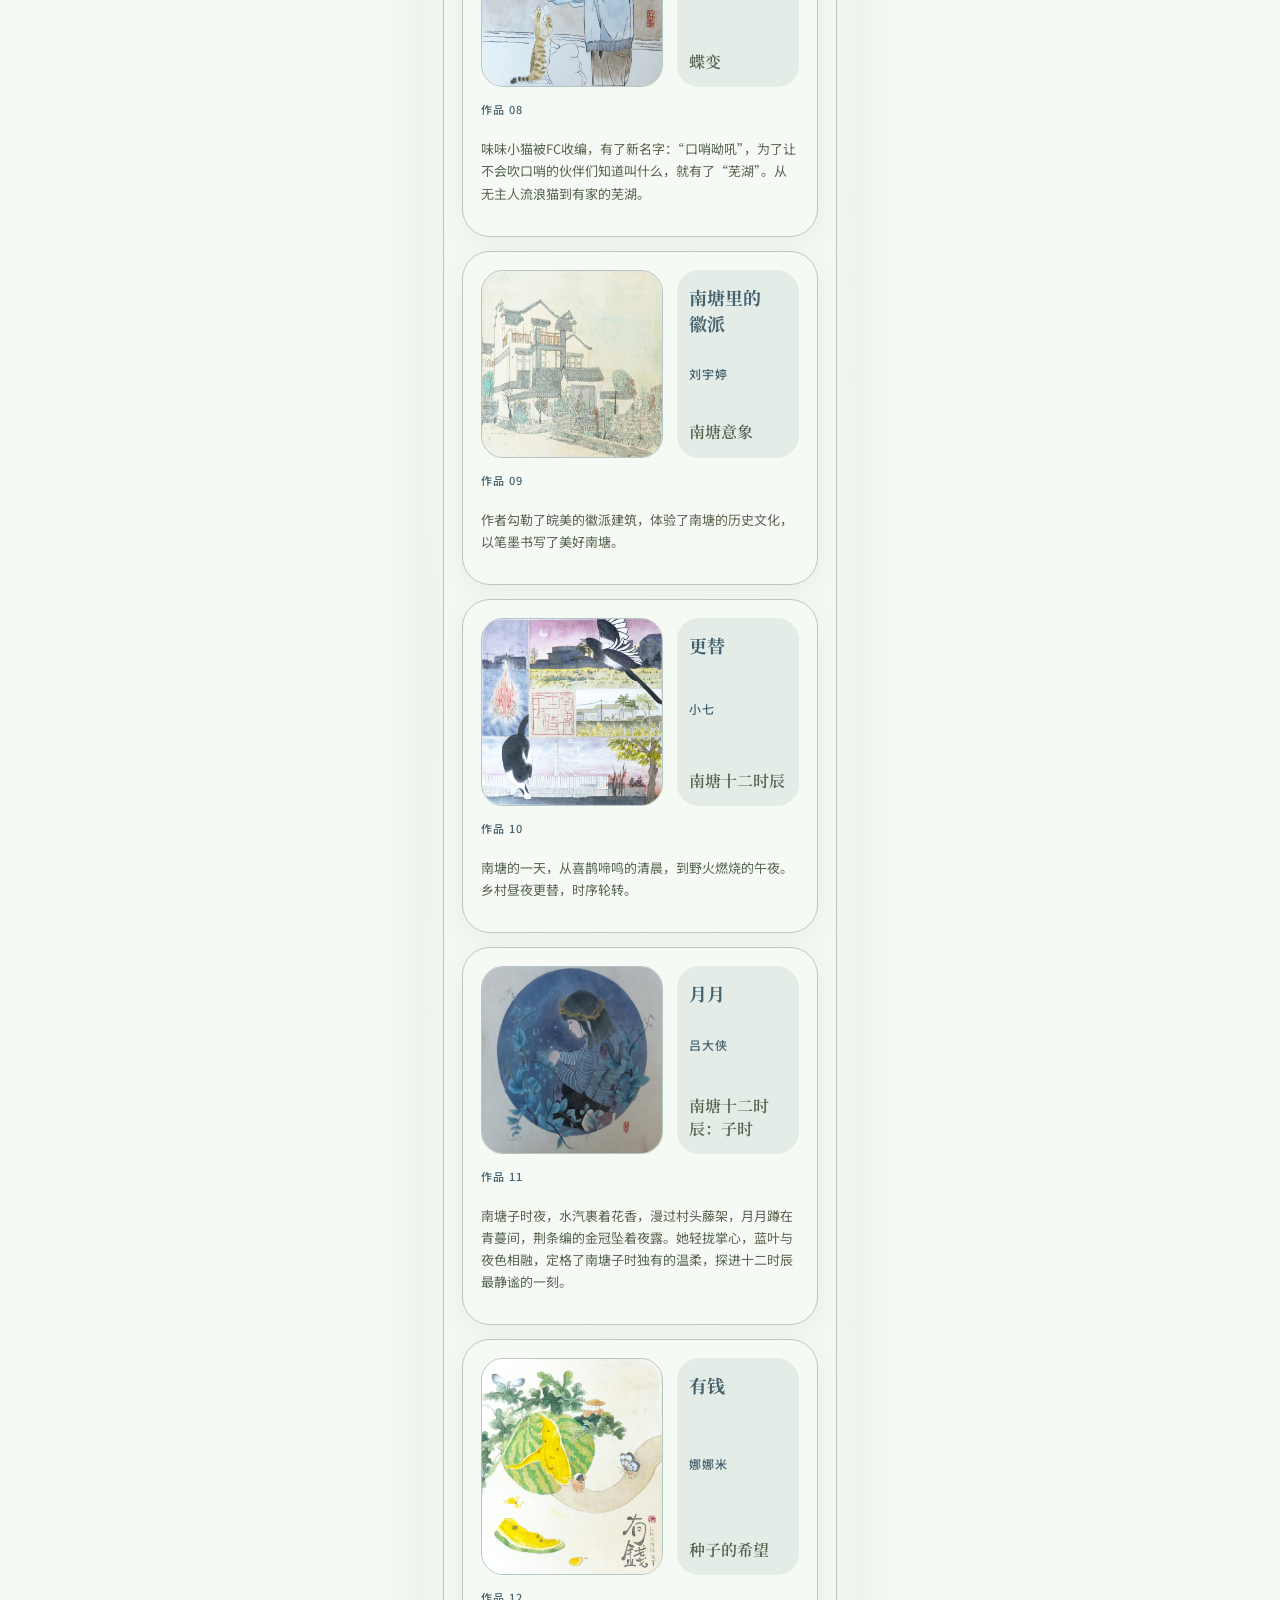
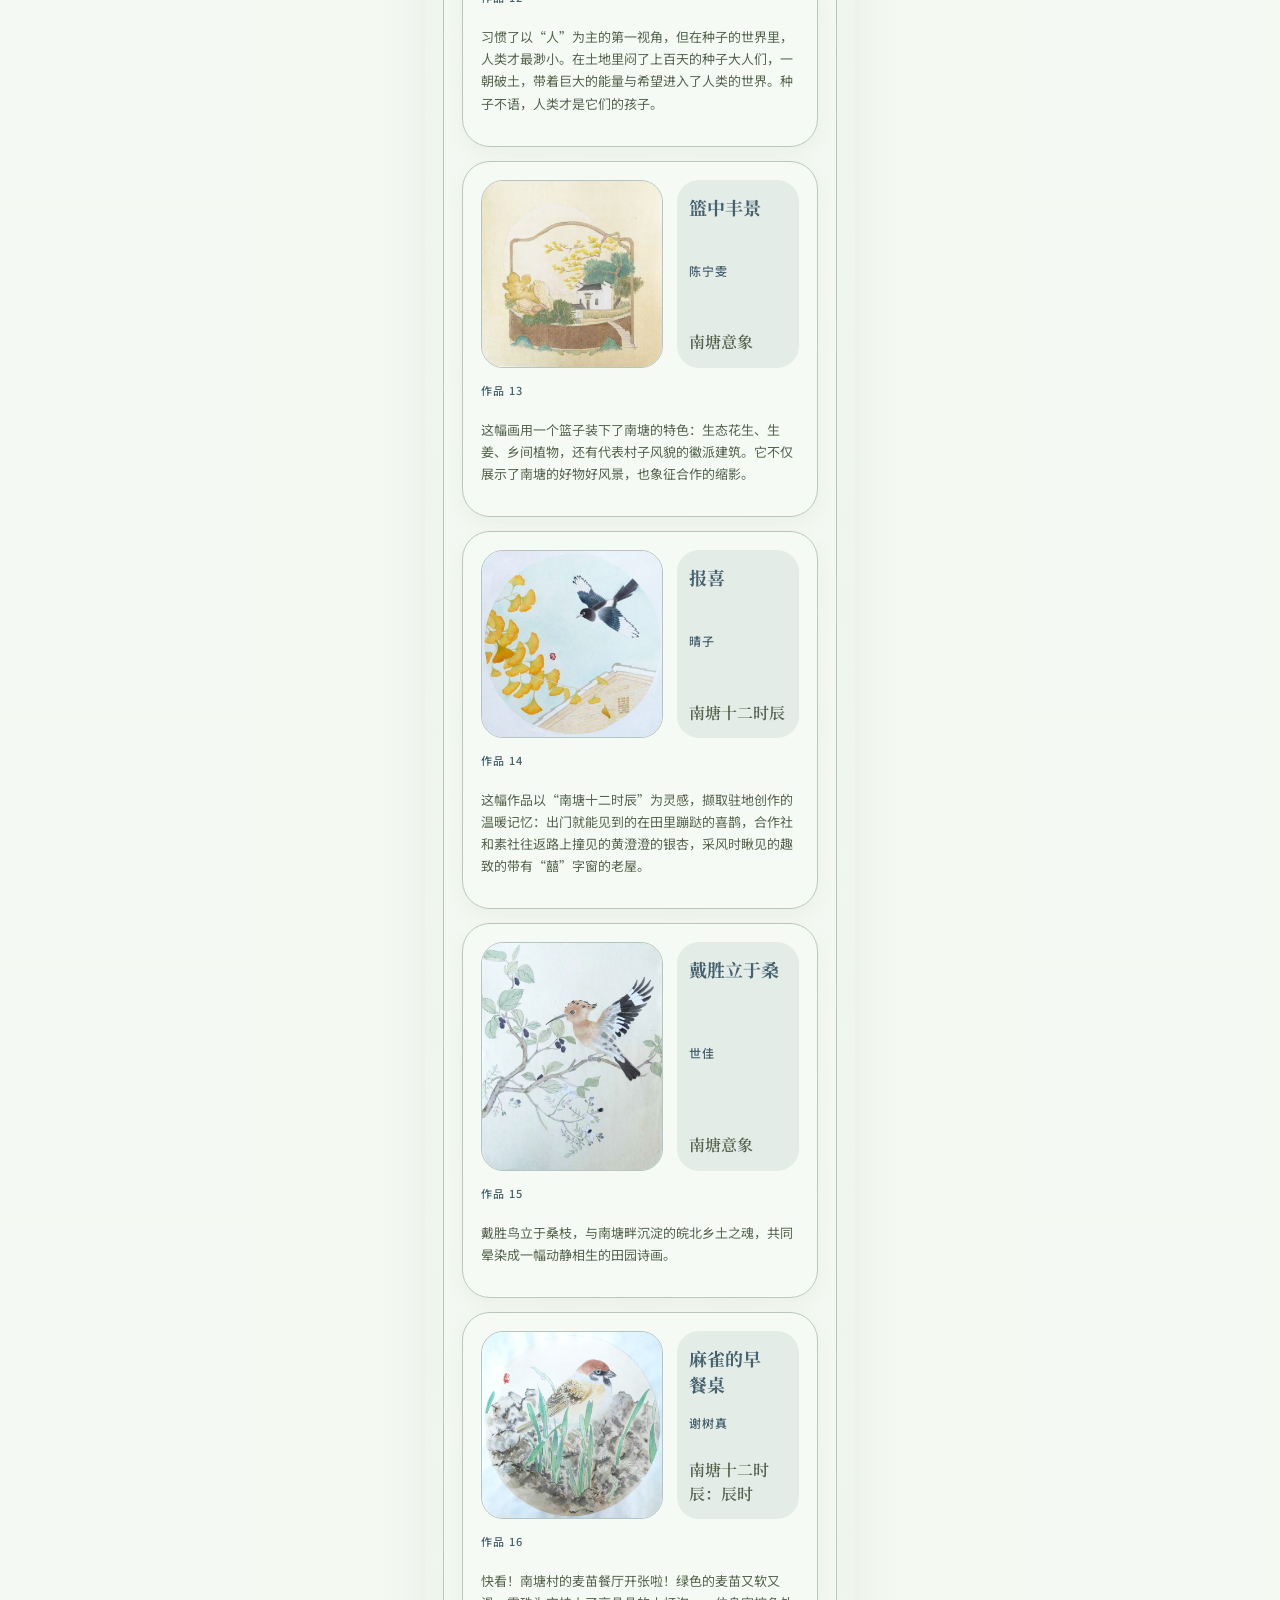
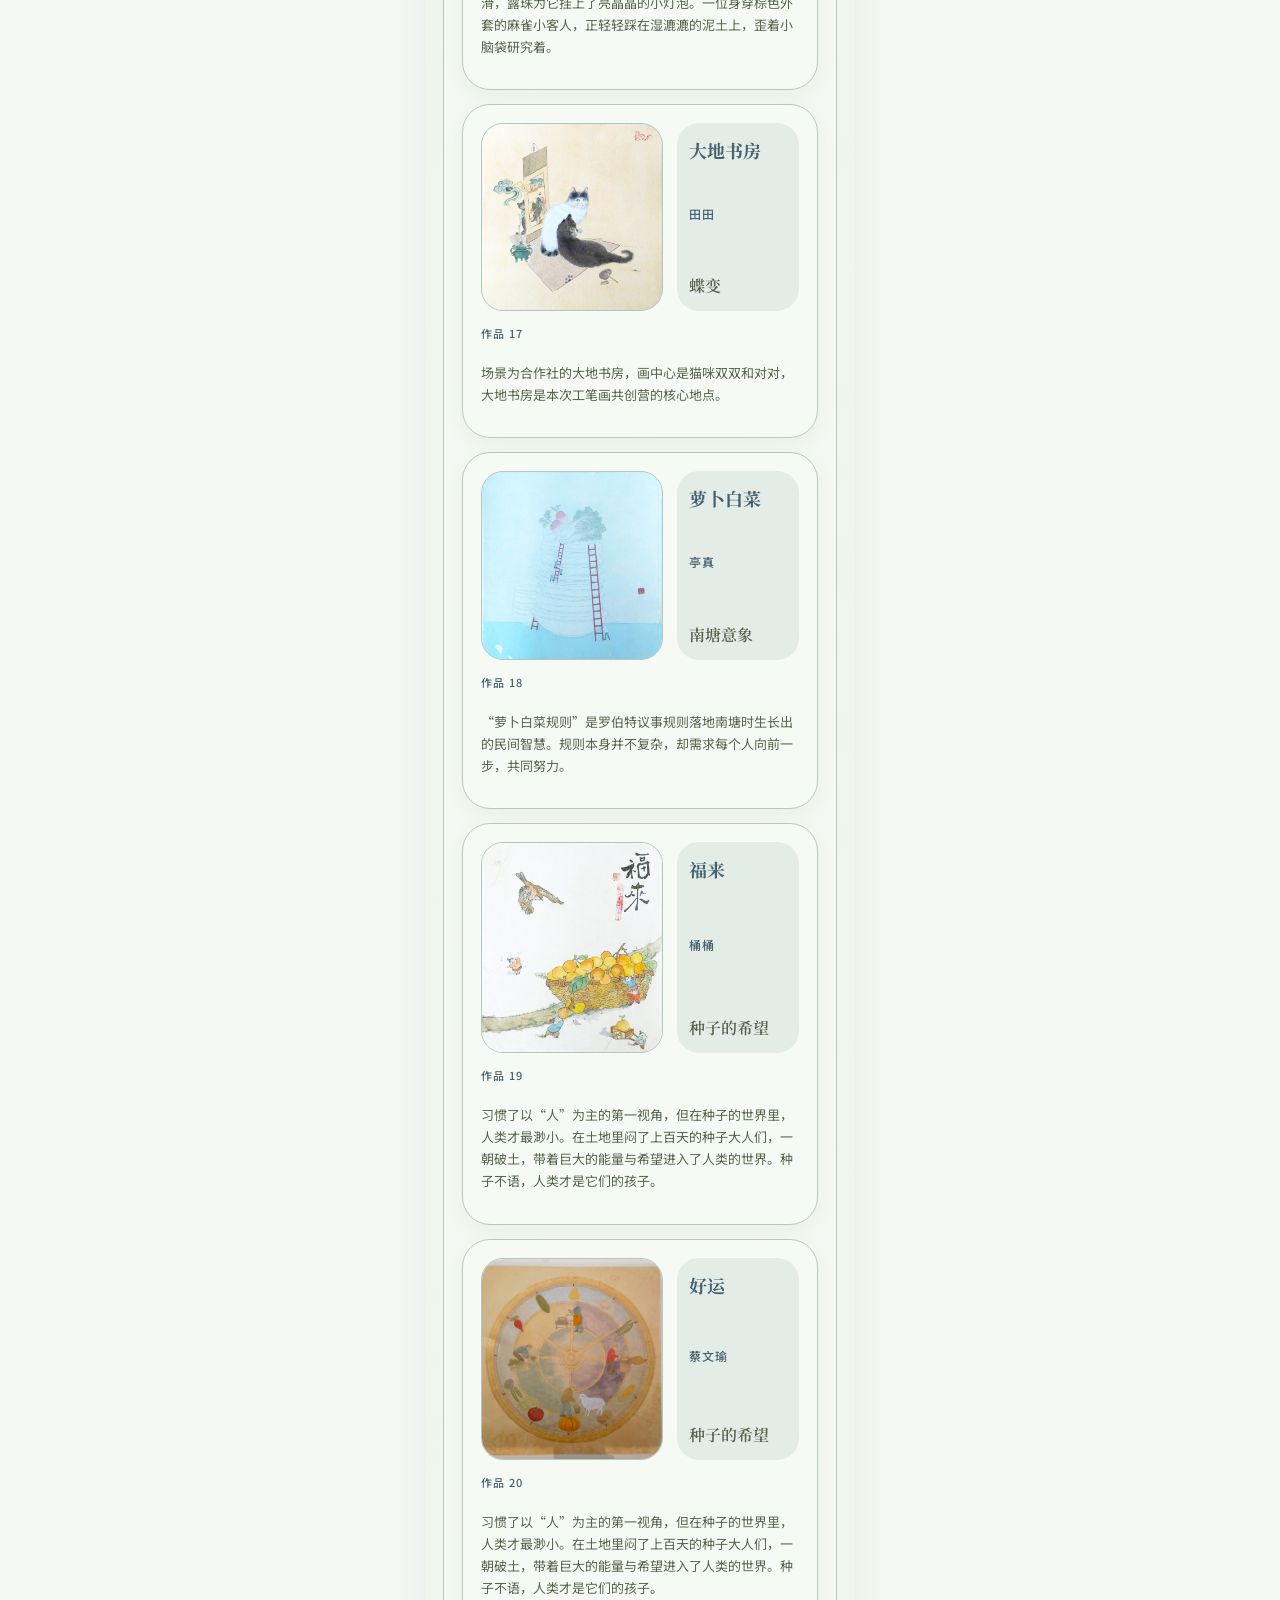
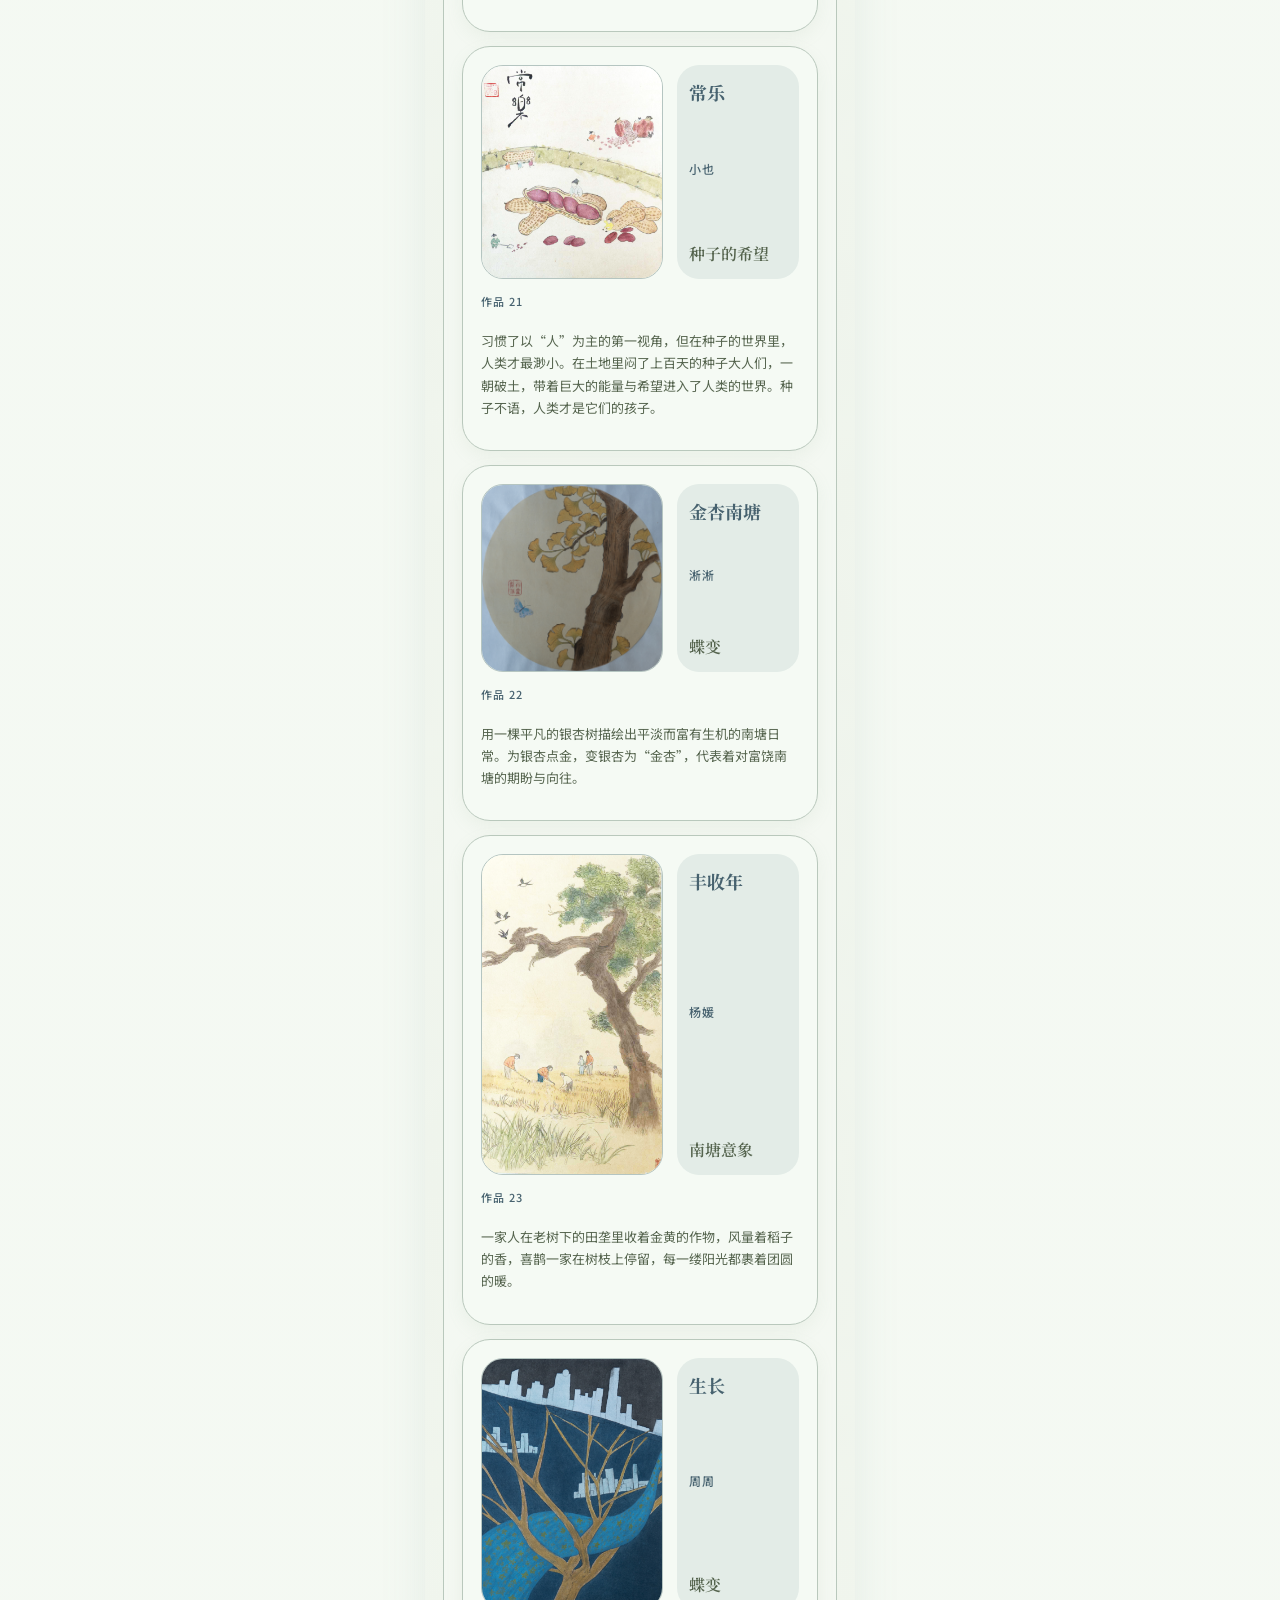
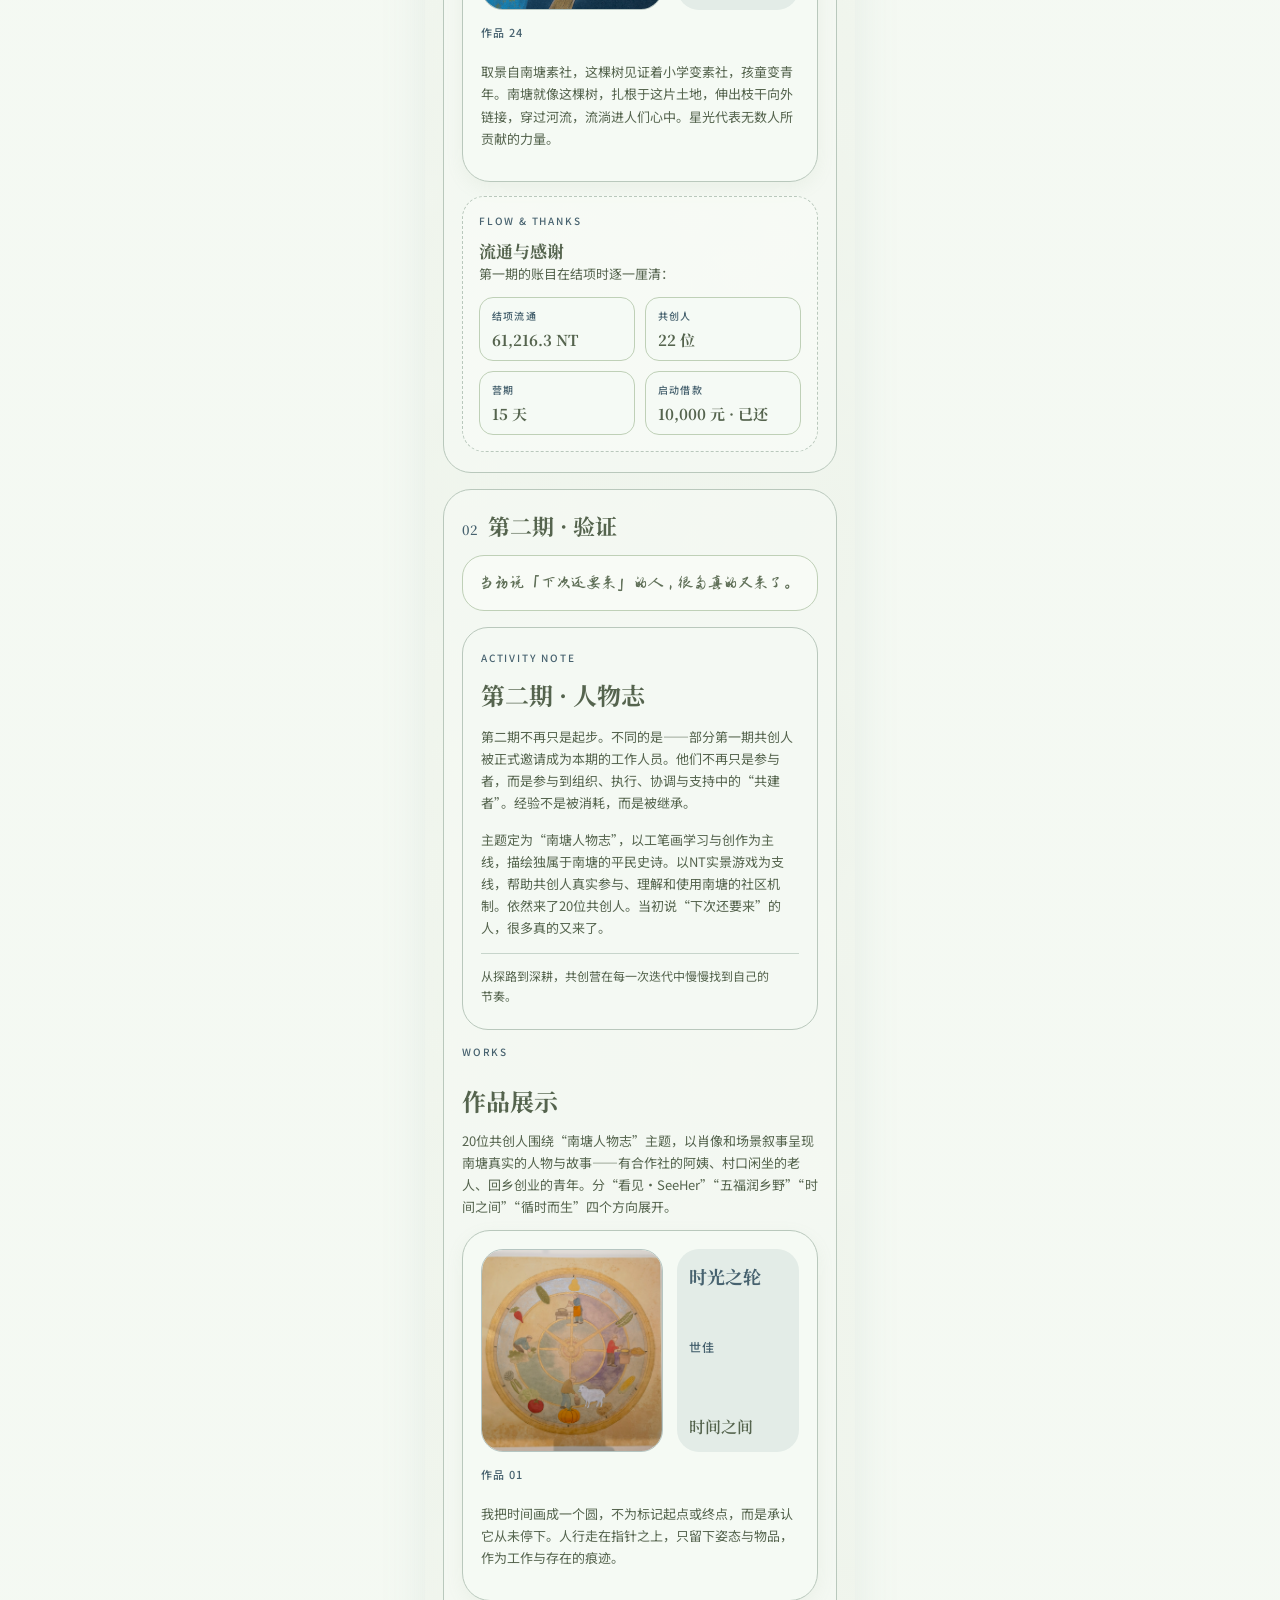
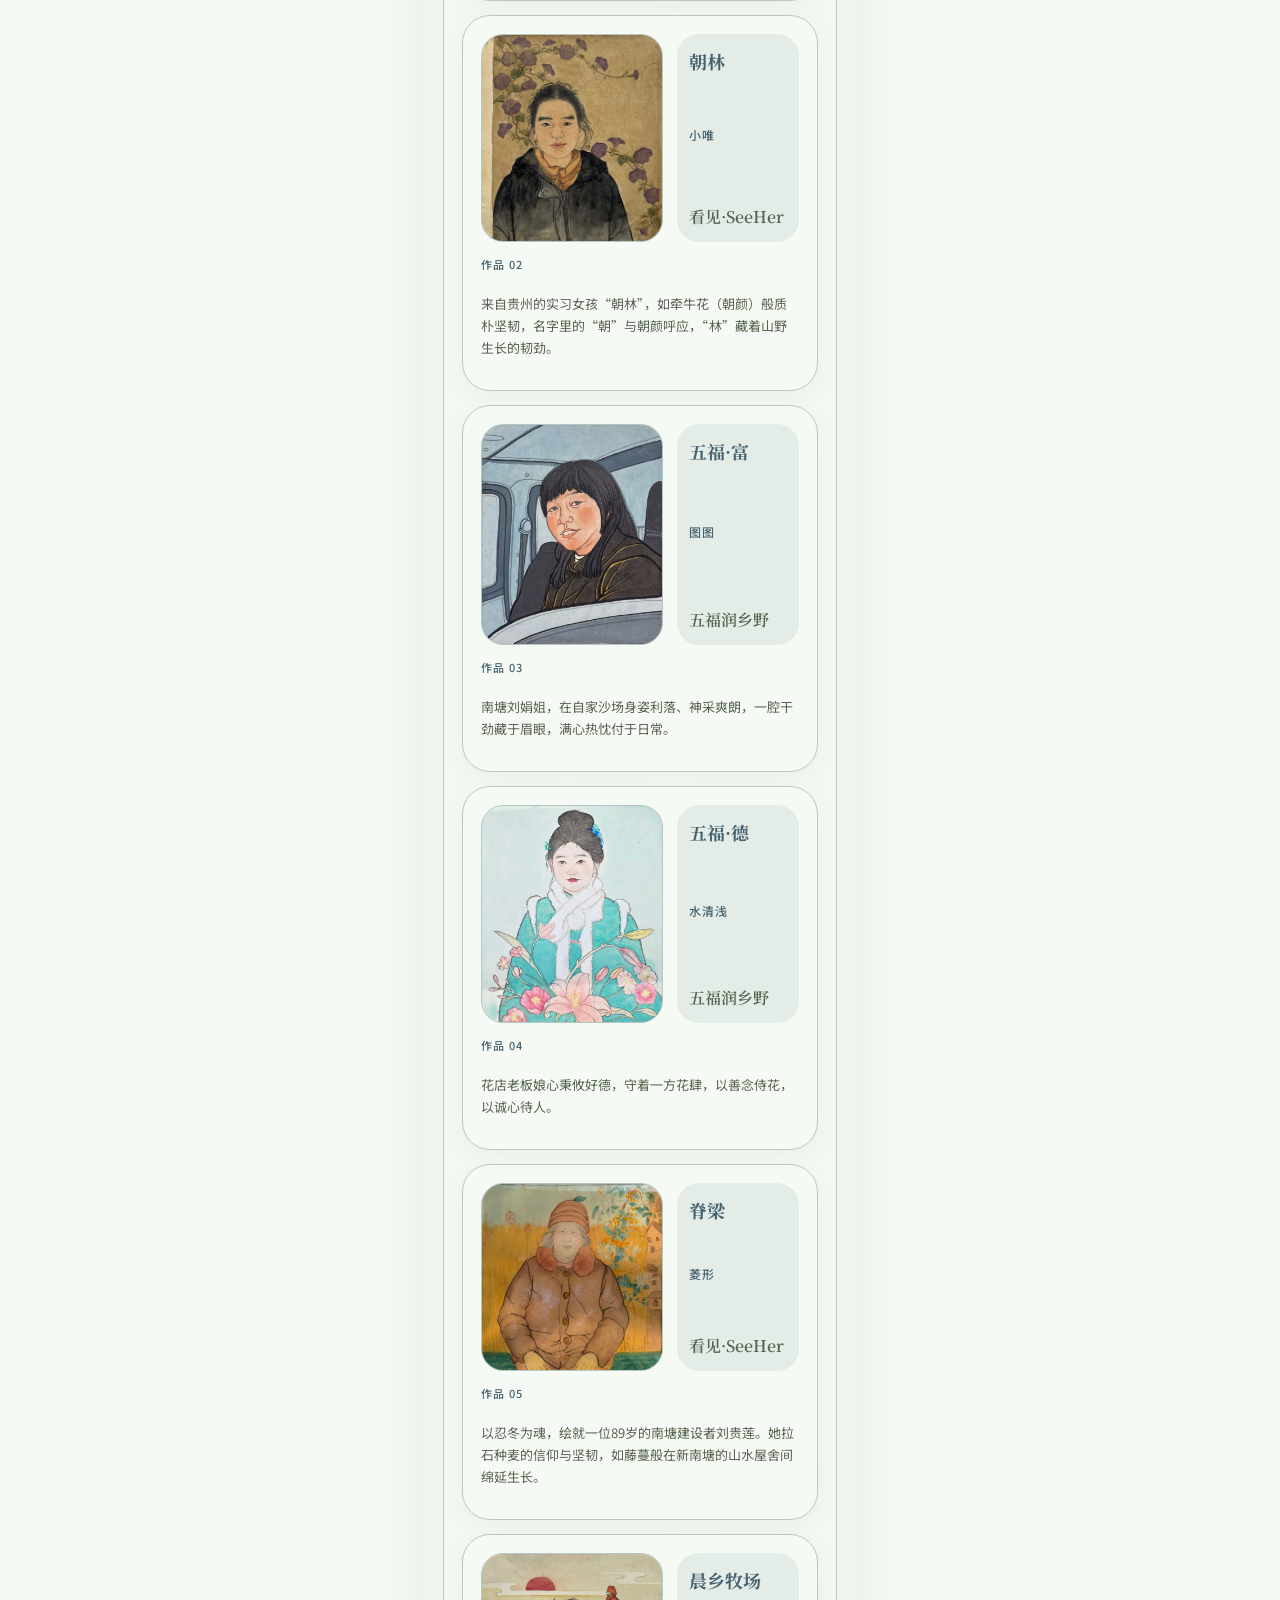
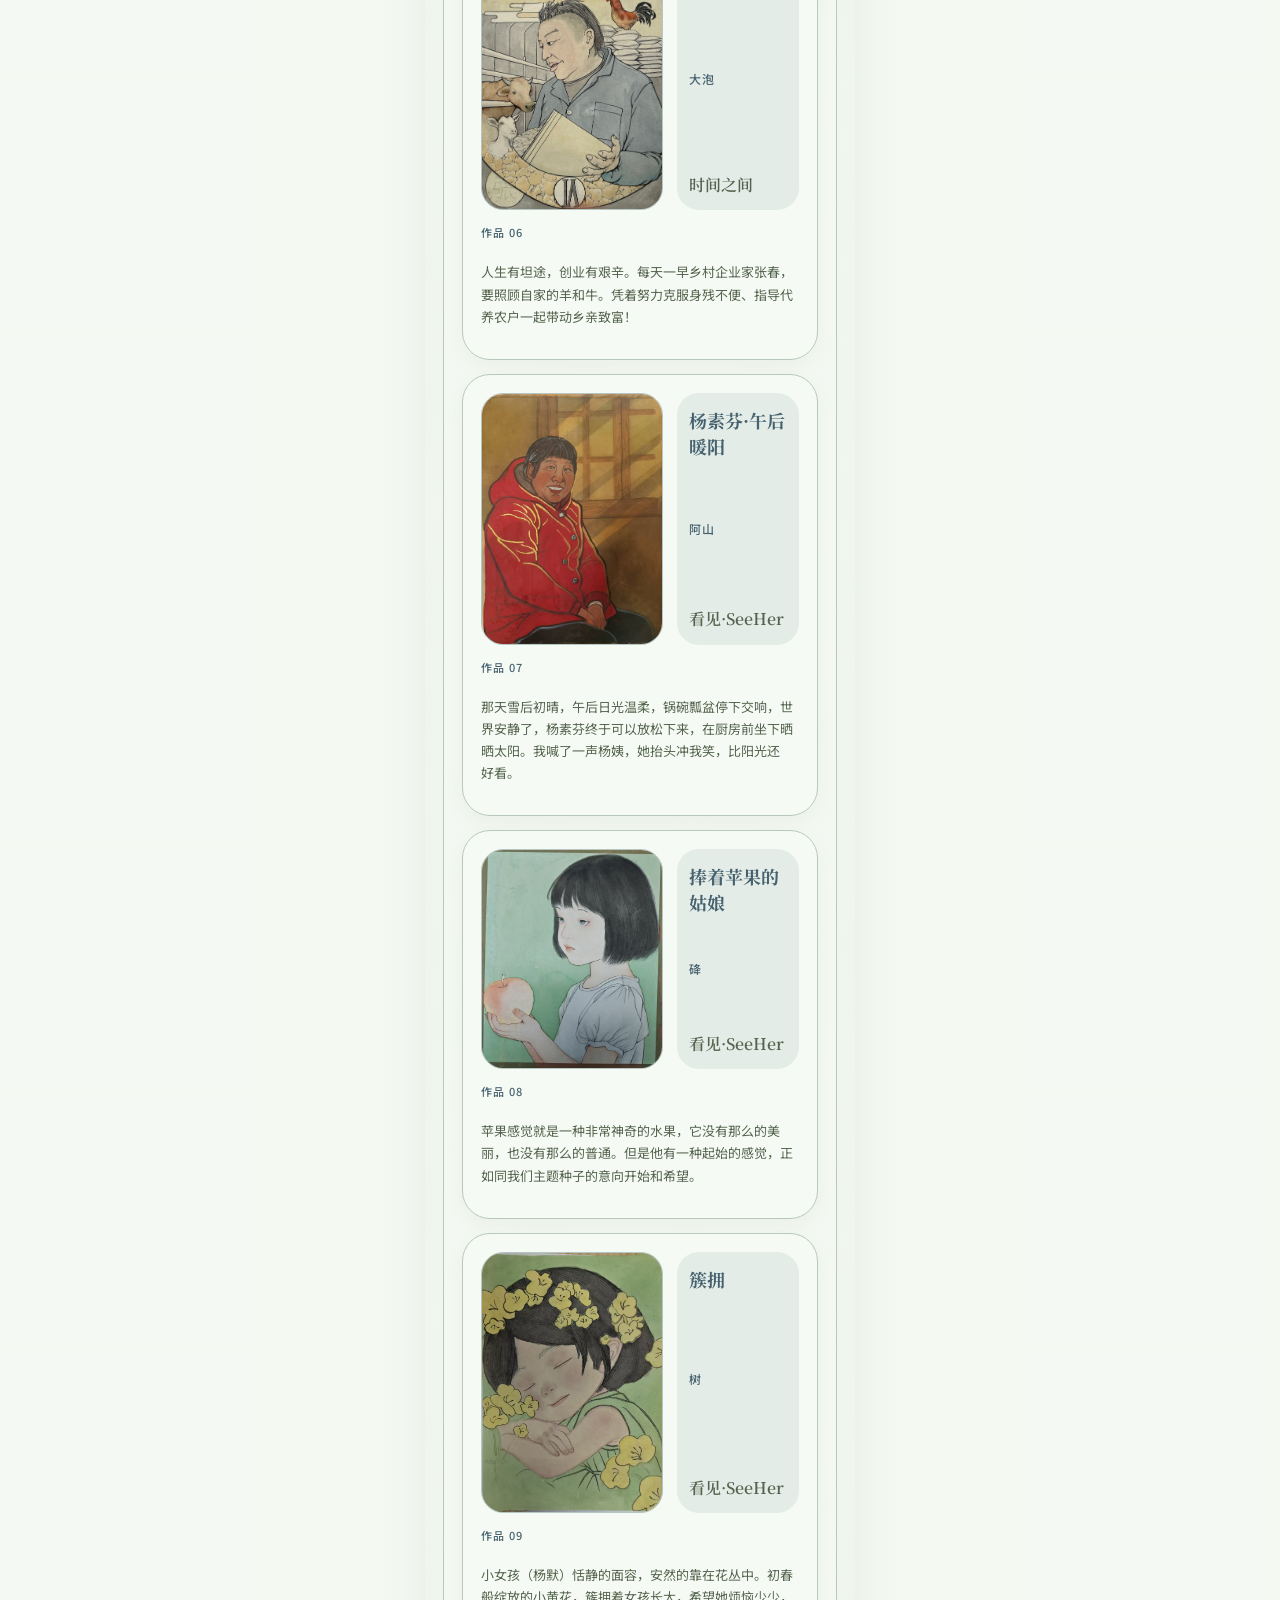
==== commit bb1ed2b5: "feat(phase-b): 全站字体对齐+对比度色板内换深+抽屉合一与焦点管理+动效降级+meta 三件套 字体：5 个 SPA 壳页补 Google Fonts（Noto Sans/Serif S" ====
--- a/static-site/index.html
+++ b/static-site/index.html
@@ -1,13 +1,22 @@
-﻿<!DOCTYPE html>
+<!DOCTYPE html>
 <html lang="zh-CN">
   <head>
     <meta charset="utf-8">
     <meta name="viewport" content="width=device-width, initial-scale=1">
     <title>艺术共创营｜活动首页</title>
+    <meta name="description" content="不是一次传统的艺术课，也不是一次标准的乡村旅行——这是一场关于创作、协作与共同生活的开放式实验。第四期正在招募共创人。">
+    <meta property="og:title" content="艺术共创营｜活动首页">
+    <meta property="og:description" content="不是一次传统的艺术课，也不是一次标准的乡村旅行——这是一场关于创作、协作与共同生活的开放式实验。第四期正在招募共创人。">
+    <link rel="icon" type="image/png" href="assets/images/feature-bird-cutout.png">
+    <link rel="preconnect" href="https://fonts.googleapis.com">
+    <link rel="preconnect" href="https://fonts.gstatic.com" crossorigin>
+    <link href="https://fonts.googleapis.com/css2?family=Noto+Sans+SC:wght@100..900&family=Noto+Serif+SC:wght@200..900&family=Zhi+Mang+Xing:wght@400&display=swap" rel="stylesheet">
     <link rel="stylesheet" href="styles/site.css">
+    <link rel="stylesheet" href="styles/nav.css">
   </head>
   <body data-page="home">
     <div id="app"></div>
-    <script type="module" src="scripts/app.js?v=2"></script>
+    <script type="module" src="scripts/app.js?v=5"></script>
+    <script type="module" src="scripts/nav.js"></script>
   </body>
 </html>
--- a/static-site/styles/site.css
+++ b/static-site/styles/site.css
@@ -1,4 +1,4 @@
-﻿:root {
+:root {
   --bg: #edf4ed;
   --surface: rgba(238, 245, 238, 0.92);
   --surface-soft: rgba(245, 250, 244, 0.85);
@@ -12,7 +12,7 @@
   --blue-600: #7d98a8;
   --blue-500: #7e9ba9;
   --blue-400: #7a96a6;
-  --muted: #708186;
+  --muted: #55644e;
   --line: #b9c8bc;
   --line-soft: #bfd0b7;
   --line-muted: #c7d5cb;
@@ -46,7 +46,7 @@
   min-height: 100vh;
   overflow-x: hidden;
   font-family: var(--font-sans);
-  color: var(--green-600);
+  color: var(--green-900);
   background:
     linear-gradient(rgba(246, 250, 244, 0.82), rgba(246, 250, 244, 0.82)),
     url("../assets/images/bg-8.png") center top / cover fixed no-repeat;
@@ -211,7 +211,7 @@
 }
 
 .top-nav__en {
-  color: var(--blue-600);
+  color: #47626f;
   font-size: 10px;
   font-weight: 500;
   letter-spacing: 1.8px;
@@ -225,7 +225,7 @@
 }
 
 .top-nav__identity {
-  color: var(--blue-700);
+  color: #47626f;
   font-family: var(--font-serif);
   font-size: 13px;
   font-weight: 600;
@@ -300,14 +300,14 @@
 
 .eyebrow,
 .drawer__eyebrow {
-  color: var(--blue-700);
+  color: #47626f;
   font-size: 10px;
   font-weight: 500;
   letter-spacing: 1.8px;
 }
 
 .eyebrow--small {
-  color: var(--blue-500);
+  color: #47626f;
   font-size: 10px;
   font-weight: 500;
   letter-spacing: 1.4px;
@@ -323,7 +323,7 @@
   position: relative;
   z-index: 1;
   margin: 26px 0 0;
-  color: var(--blue-500);
+  color: #47626f;
   font-family: var(--font-hand);
   font-size: 28px;
   line-height: 1;
@@ -347,7 +347,7 @@
   z-index: 1;
   margin: 82px 0 0;
   max-width: 248px;
-  color: var(--green-500);
+  color: var(--green-900);
   font-size: 14px;
   line-height: 1.7;
   overflow-wrap: anywhere;
@@ -402,7 +402,7 @@
 .timeline-item__body,
 .drawer__text,
 .drawer__footer p {
-  color: var(--green-500);
+  color: var(--green-900);
   font-size: 13px;
   line-height: 1.7;
 }
@@ -450,7 +450,7 @@
 
 .section-note {
   margin-top: 12px;
-  color: #7d8e74;
+  color: #55644e;
   font-size: 12px;
 }
 
@@ -582,7 +582,7 @@
 }
 
 .archive-rail__index {
-  color: var(--blue-700);
+  color: #47626f;
   font-family: var(--font-serif);
   font-size: 40px;
   font-weight: 700;
@@ -592,7 +592,7 @@
 .archive-rail__tag,
 .work-rail__meta {
   margin: 0;
-  color: var(--blue-500);
+  color: #47626f;
   font-size: 12px;
   font-weight: 500;
   letter-spacing: 1.2px;
@@ -610,13 +610,54 @@
 
 .archive-rail__cta {
   margin: 10px 0 0;
-  color: var(--blue-500);
+  color: #47626f;
   font-size: 11px;
   font-weight: 500;
   letter-spacing: 1.2px;
   animation: cta-breathe 2s ease-in-out infinite;
 }
 
+/* ---- 主页入口卡（cta-card） ---- */
+.cta-card {
+  display: block;
+  color: inherit;
+  text-decoration: none;
+  transition: transform 160ms ease, box-shadow 160ms ease;
+}
+
+.cta-card:hover {
+  transform: translateY(-2px);
+  box-shadow: 0 10px 26px rgba(82, 99, 95, 0.12);
+}
+
+.cta-card__foot {
+  display: flex;
+  align-items: flex-end;
+  justify-content: space-between;
+  gap: 12px;
+  margin-top: 14px;
+  padding-top: 14px;
+  border-top: 1px solid var(--line-muted);
+}
+
+.cta-card__note {
+  margin-top: 0;
+}
+
+.cta-card__button {
+  flex: 0 0 auto;
+  display: inline-flex;
+  align-items: center;
+  padding: 8px 14px;
+  border-radius: var(--radius-pill);
+  border: 1px solid #b7c7ae;
+  background: #f4f8f1;
+  color: var(--green-700);
+  font-size: 12px;
+  font-weight: 500;
+  white-space: nowrap;
+}
+
 
 .archive-card__detail,
 .work-card__detail {
@@ -628,7 +669,7 @@
 
 .archive-card__tag,
 .work-card__meta {
-  color: var(--blue-500);
+  color: #47626f;
   font-size: 11px;
   font-weight: 500;
   letter-spacing: 1.2px;
@@ -699,7 +740,7 @@
 
 .credit-card__role {
   margin: 4px 0 0;
-  color: var(--green-500);
+  color: var(--green-900);
   font-size: 10px;
   line-height: 1.5;
 }
@@ -724,7 +765,7 @@
   border: 1px solid #b4c6bc;
   border-radius: var(--radius-pill);
   background: rgba(248, 252, 248, 0.86);
-  color: var(--blue-700);
+  color: #47626f;
   font-size: 11px;
   font-weight: 600;
   line-height: 1;
@@ -748,7 +789,7 @@
 
 .side-lane-card__label {
   margin: 0;
-  color: var(--blue-700);
+  color: #47626f;
   font-size: 10px;
   font-weight: 700;
   letter-spacing: 1.5px;
@@ -774,7 +815,7 @@
 
 .side-lane-card__body {
   margin: 8px 0 0;
-  color: var(--green-500);
+  color: var(--green-900);
   font-size: 13px;
   line-height: 1.7;
 }
@@ -801,7 +842,7 @@
 
 .side-lane-card__group-label {
   margin: 0;
-  color: rgba(111, 142, 160, 0.86);
+  color: #47626f;
   font-size: 12px;
   font-weight: 600;
   line-height: 1.5;
@@ -861,12 +902,12 @@
 }
 
 .side-group__label {
-  color: var(--blue-700);
+  color: #47626f;
   font-weight: 600;
 }
 
 .side-group__text {
-  color: rgba(96, 112, 88, 0.86);
+  color: #55644e;
 }
 
 .side-contract {
@@ -879,7 +920,7 @@
 
 .side-contract p {
   margin: 0;
-  color: rgba(96, 112, 88, 0.72);
+  color: #55644e;
   font-size: 12px;
   font-weight: 400;
   line-height: 1.65;
@@ -888,7 +929,7 @@
 .side-contract a {
   width: fit-content;
   max-width: 100%;
-  color: rgba(111, 142, 160, 0.78);
+  color: #47626f;
   font-size: 12px;
   font-weight: 500;
   text-decoration: none;
@@ -918,7 +959,7 @@
 
 .work-rail__title {
   margin: 0;
-  color: var(--blue-700);
+  color: #47626f;
   font-family: var(--font-serif);
   font-size: 18px;
   font-weight: 700;
@@ -985,7 +1026,7 @@
 
 .timeline-item__date {
   width: 64px;
-  color: var(--blue-400);
+  color: #47626f;
   font-size: 10px;
   font-weight: 600;
   text-align: center;
@@ -1130,7 +1171,7 @@
   border-radius: 18px;
   border: 1px solid var(--line-drawer);
   background: #eef3ef;
-  color: var(--blue-400);
+  color: #47626f;
   font-family: var(--font-serif);
   font-size: 16px;
   display: grid;
@@ -1410,3 +1451,231 @@
 body.lightbox-open {
   overflow: hidden;
 }
+
+/* ═══════════ 首页故事书 ═══════════ */
+
+.story-phase {
+  border: 1px solid var(--line);
+  border-radius: var(--radius-l);
+  background: var(--surface-soft);
+  padding: 20px 18px;
+  min-width: 0;
+  scroll-margin-top: calc(var(--topbar-height) + var(--topbar-gap) + 12px);
+}
+
+.story-phase__head {
+  display: flex;
+  align-items: baseline;
+  gap: 10px;
+}
+
+.story-phase__index {
+  color: #47626f;
+  font-family: var(--font-serif);
+  font-size: 13px;
+  font-weight: 600;
+}
+
+.story-phase__title {
+  margin: 0;
+  color: var(--green-900);
+  font-family: var(--font-serif);
+  font-size: 22px;
+  font-weight: 700;
+}
+
+.story-phase__hook {
+  margin-top: 14px;
+  padding: 14px 16px;
+  border-radius: var(--radius-s);
+  border: 1px solid var(--line-soft);
+  background: rgba(249, 252, 247, 0.85);
+  color: var(--green-700);
+  font-family: var(--font-hand);
+  font-size: 17px;
+  line-height: 1.55;
+}
+
+.story-phase__body {
+  margin-top: 16px;
+  display: flex;
+  flex-direction: column;
+  gap: 14px;
+}
+
+.story-more {
+  display: inline-block;
+  margin-top: 14px;
+  color: #47626f;
+  font-size: 13px;
+  font-weight: 500;
+  text-decoration: none;
+}
+
+.story-more:hover {
+  text-decoration: underline;
+}
+
+/* ── 流通与感谢 ── */
+
+.gratitude-note {
+  border: 1px dashed var(--line);
+  border-radius: var(--radius-s);
+  background: rgba(249, 252, 247, 0.6);
+  padding: 16px;
+}
+
+.gratitude-note__title {
+  margin: 10px 0 0;
+  color: var(--green-900);
+  font-family: var(--font-serif);
+  font-size: 17px;
+  font-weight: 700;
+}
+
+.gratitude-note__grid {
+  margin-top: 12px;
+  display: grid;
+  grid-template-columns: 1fr 1fr;
+  gap: 10px;
+}
+
+.gratitude-note__row {
+  border: 1px solid var(--line-soft);
+  border-radius: 14px;
+  background: rgba(246, 251, 245, 0.8);
+  padding: 10px 12px;
+  min-width: 0;
+}
+
+.gratitude-note__label {
+  margin: 0;
+  color: #47626f;
+  font-size: 10px;
+  font-weight: 500;
+  letter-spacing: 1.2px;
+}
+
+.gratitude-note__value {
+  margin: 6px 0 0;
+  color: var(--green-900);
+  font-family: var(--font-serif);
+  font-size: 15px;
+  font-weight: 700;
+  overflow-wrap: anywhere;
+}
+
+.gratitude-note__note {
+  margin: 4px 0 0;
+  color: var(--green-900);
+  font-size: 11px;
+  line-height: 1.5;
+}
+
+/* ── 第四期报名行 ── */
+
+.enroll-line {
+  border: 1px solid var(--line);
+  border-radius: var(--radius-l);
+  background: var(--surface-strong);
+  padding: 24px 20px;
+  min-width: 0;
+  scroll-margin-top: calc(var(--topbar-height) + var(--topbar-gap) + 12px);
+}
+
+.enroll-line__button {
+  display: inline-block;
+  margin-top: 16px;
+  padding: 12px 22px;
+  border-radius: var(--radius-pill);
+  background: var(--green-600);
+  color: #fff;
+  font-size: 14px;
+  font-weight: 600;
+  text-decoration: none;
+  transition: background 180ms ease;
+}
+
+.enroll-line__button:hover {
+  background: var(--green-700);
+}
+
+.enroll-line__note {
+  margin-top: 14px;
+}
+
+/* ── 捐助历史 ── */
+
+.donation-history {
+  border: 1px solid var(--line);
+  border-radius: var(--radius-l);
+  background: var(--surface-soft);
+  padding: 22px 18px;
+  min-width: 0;
+}
+
+.donation-history__list {
+  margin-top: 14px;
+  display: flex;
+  flex-direction: column;
+  gap: 8px;
+}
+
+.donation-history__row {
+  display: flex;
+  align-items: baseline;
+  gap: 10px;
+  border: 1px solid var(--line-soft);
+  border-radius: 14px;
+  background: rgba(246, 251, 245, 0.8);
+  padding: 10px 12px;
+}
+
+.donation-history__label {
+  margin: 0;
+  flex: 0 0 auto;
+  color: #47626f;
+  font-family: var(--font-serif);
+  font-size: 12px;
+  font-weight: 600;
+}
+
+.donation-history__value {
+  margin: 0;
+  flex: 1 1 auto;
+  color: var(--green-900);
+  font-size: 13px;
+  font-weight: 600;
+  overflow-wrap: anywhere;
+}
+
+.donation-history__note {
+  flex: 0 0 auto;
+  color: var(--green-900);
+  font-size: 11px;
+  border: 1px solid var(--line-muted);
+  border-radius: var(--radius-pill);
+  padding: 2px 8px;
+  white-space: nowrap;
+}
+
+/* ---- 减少动态偏好：入场/呼吸/过渡全部降级 ---- */
+@media (prefers-reduced-motion: reduce) {
+  .screen-surface {
+    animation: none;
+  }
+
+  .archive-rail__cta {
+    animation: none;
+  }
+
+  .archive-card,
+  .cta-card,
+  .enroll-line__button,
+  .drawer,
+  .drawer-backdrop,
+  .lightbox,
+  .lightbox__close {
+    transition: none;
+  }
+}
--- a/static-site/styles/nav.css
+++ b/static-site/styles/nav.css
@@ -0,0 +1,261 @@
+/* ============================================================
+   site-nav 组件样式 — 从 styles/site.css 提取的抽屉导航
+   供自包含页面（gratitude-design / nt-flow-progression / 募捐 / 报名 / 钱包）
+   复用全站抽屉导航。与 SPA 的 drawer 视觉保持一致。
+   改动 site.css 的 drawer 部分时，需同步此处。
+   ============================================================ */
+
+/* ---- 变量（与 site.css 的 :root 一致，仅抽屉用到的子集） ---- */
+.site-nav {
+  --drawer-surface: rgba(247, 250, 246, 0.98);
+  --line-drawer: #d7e0db;
+  --line-muted: #c7d5cb;
+  --muted: #55644e;
+  --overlay: rgba(101, 118, 122, 0.58);
+  --drawer-width: min(316px, 79vw);
+  --font-sans: "Noto Sans SC", "PingFang SC", "Microsoft YaHei", sans-serif;
+  --font-serif: "Noto Serif SC", "Source Han Serif SC", "Songti SC", serif;
+  --blue-400: #7a96a6;
+  --blue-600: #7d98a8;
+}
+
+.site-nav * {
+  box-sizing: border-box;
+}
+
+/* ---- 菜单按钮基础样式（页首固定按钮与抽屉内关闭按钮共用） ---- */
+.site-nav .menu-button {
+  width: 42px;
+  height: 42px;
+  border: 1px solid #b7c7be;
+  border-radius: 21px;
+  background: rgba(241, 246, 243, 0.92);
+  box-shadow: 0 6px 18px rgba(126, 152, 169, 0.1);
+  display: inline-flex;
+  align-items: center;
+  justify-content: center;
+  gap: 3px;
+  flex-direction: column;
+  cursor: pointer;
+  padding: 0;
+  -webkit-tap-highlight-color: transparent;
+}
+
+/* 只有直接挂在 .site-nav 根下的按钮才固定在视口左上角；
+   抽屉头部里的那颗是关闭钮，保持在文档流里，否则会盖住品牌名 */
+.site-nav > .menu-button {
+  position: fixed;
+  top: calc(14px + env(safe-area-inset-top, 0px));
+  left: calc(14px + env(safe-area-inset-left, 0px));
+  z-index: 30;
+}
+
+.site-nav .menu-button span {
+  width: 14px;
+  height: 2px;
+  border-radius: 999px;
+  background: #5f6f57;
+  display: block;
+}
+
+.site-nav .menu-button:focus-visible,
+.site-nav .drawer-link:focus-visible {
+  outline: 2px solid rgba(82, 100, 110, 0.82);
+  outline-offset: 3px;
+}
+
+/* ---- 遮罩与抽屉主体 ---- */
+.site-nav .drawer-backdrop {
+  position: fixed;
+  inset: 0;
+  background: var(--overlay);
+  opacity: 0;
+  pointer-events: none;
+  transition: opacity 240ms ease;
+  z-index: 40;
+}
+
+.site-nav .drawer {
+  position: fixed;
+  inset: 0 auto 0 0;
+  width: var(--drawer-width);
+  max-width: 100%;
+  background: var(--drawer-surface);
+  border-right: 1px solid #cbd6d1;
+  box-shadow: 18px 0 40px rgba(82, 99, 95, 0.1);
+  transform: translateX(-100%);
+  transition: transform 280ms ease;
+  padding: 28px 24px 24px;
+  display: flex;
+  flex-direction: column;
+  gap: 20px;
+  z-index: 41;
+  touch-action: pan-y;
+  overflow: hidden;
+}
+
+.site-nav[data-open="true"] .drawer-backdrop {
+  opacity: 1;
+  pointer-events: auto;
+}
+
+.site-nav[data-open="true"] .drawer {
+  transform: translateX(0);
+}
+
+body.site-nav-open {
+  overflow: hidden;
+}
+
+/* ---- 抽屉头 ---- */
+.site-nav .drawer__header {
+  display: flex;
+  align-items: center;
+  gap: 12px;
+}
+
+.site-nav .drawer__brand {
+  display: flex;
+  flex-direction: column;
+}
+
+.site-nav .drawer__brand-title {
+  margin: 0;
+  color: #364a50;
+  font-family: var(--font-serif);
+  font-size: 15px;
+  font-weight: 600;
+  line-height: 1.2;
+}
+
+/* ---- 导航列表 ---- */
+.site-nav .drawer__nav {
+  display: flex;
+  flex-direction: column;
+  gap: 10px;
+  min-height: 0;
+  flex: 1 1 auto;
+  overflow-y: auto;
+  overflow-x: hidden;
+  padding-right: 6px;
+  scrollbar-gutter: stable;
+}
+
+.site-nav .drawer__nav::-webkit-scrollbar {
+  width: 8px;
+}
+
+.site-nav .drawer__nav::-webkit-scrollbar-track {
+  background: rgba(215, 224, 219, 0.55);
+  border-radius: 999px;
+}
+
+.site-nav .drawer__nav::-webkit-scrollbar-thumb {
+  background: rgba(112, 129, 134, 0.65);
+  border-radius: 999px;
+}
+
+.site-nav .drawer-link {
+  text-decoration: none;
+  display: flex;
+  align-items: center;
+  gap: 12px;
+  min-height: 64px;
+  padding: 10px;
+  border-radius: 18px;
+  border: 1px solid var(--line-drawer);
+  background: rgba(249, 251, 248, 0.96);
+  color: #55644e;
+  position: relative;
+  flex: 0 0 auto;
+}
+
+.site-nav .drawer-link.is-active {
+  background: #e8eee9;
+}
+
+.site-nav .drawer-link__index {
+  width: 38px;
+  height: 38px;
+  border-radius: 18px;
+  border: 1px solid var(--line-drawer);
+  background: #eef3ef;
+  color: #47626f;
+  font-family: var(--font-serif);
+  font-size: 16px;
+  display: grid;
+  place-items: center;
+  flex: 0 0 auto;
+}
+
+.site-nav .drawer-link.is-active .drawer-link__index {
+  background: #d8e5de;
+  border-color: #d8e5de;
+}
+
+.site-nav .drawer-link__copy {
+  display: flex;
+  flex-direction: column;
+  gap: 2px;
+  width: 158px;
+  min-width: 0;
+  flex: 1 1 auto;
+}
+
+.site-nav .drawer-link__title {
+  color: #364a50;
+  font-family: var(--font-serif);
+  font-size: 15px;
+  font-weight: 600;
+}
+
+.site-nav .drawer-link__subtitle {
+  color: var(--muted);
+  font-size: 11px;
+  line-height: 1.25;
+}
+
+.site-nav .drawer-link__arrow {
+  margin-left: auto;
+  color: var(--muted);
+  font-size: 12px;
+}
+
+/* ---- 抽屉尾 ---- */
+.site-nav .drawer__footer {
+  margin-top: auto;
+  display: flex;
+  flex-direction: column;
+  gap: 8px;
+  flex: 0 0 auto;
+}
+
+.site-nav .drawer__footer-rule {
+  height: 1px;
+  background: var(--line-muted);
+}
+
+.site-nav .drawer__footer p {
+  margin: 0;
+  color: var(--muted);
+  font-family: var(--font-sans);
+  font-size: 11px;
+  line-height: 1.25;
+}
+
+.site-nav .drawer__bird {
+  position: absolute;
+  right: 4px;
+  bottom: 0;
+  width: 154px;
+  height: 154px;
+  object-fit: contain;
+  pointer-events: none;
+}
+
+@media (prefers-reduced-motion: reduce) {
+  .site-nav .drawer,
+  .site-nav .drawer-backdrop {
+    transition: none;
+  }
+}
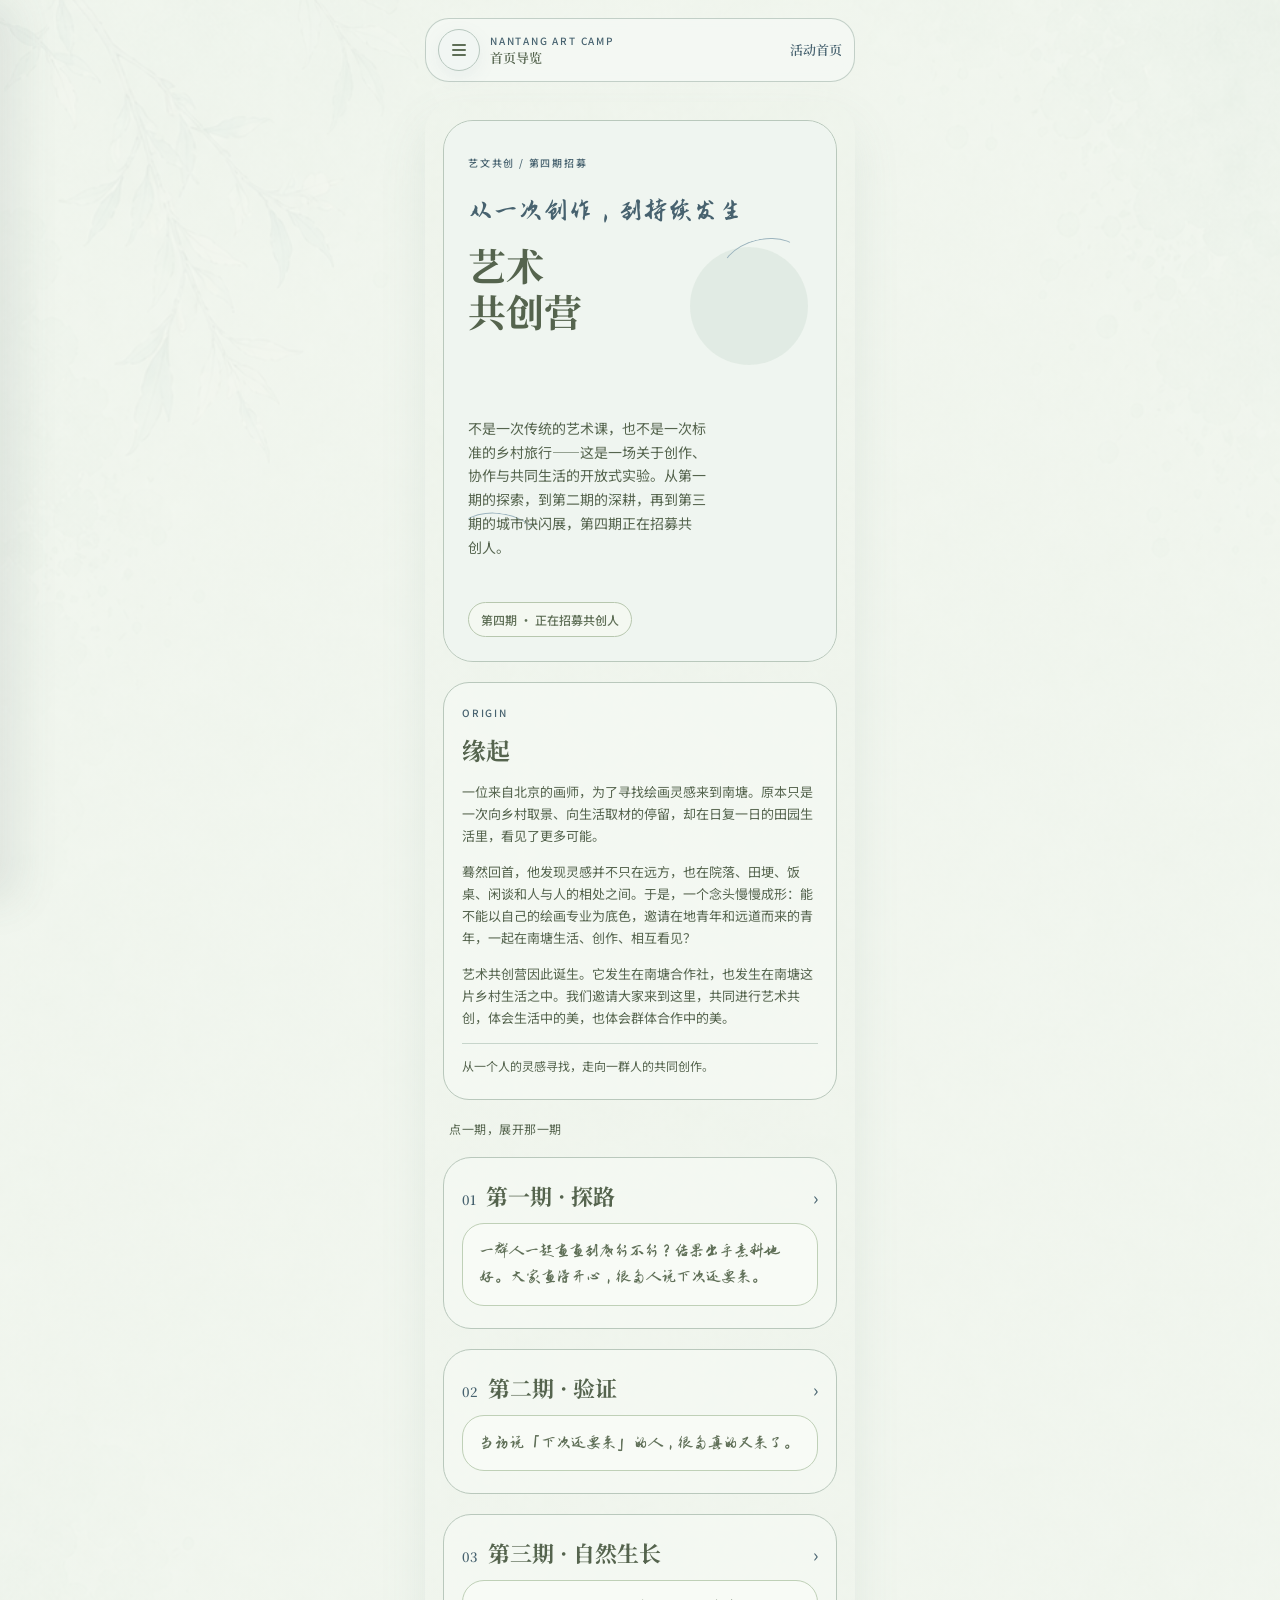
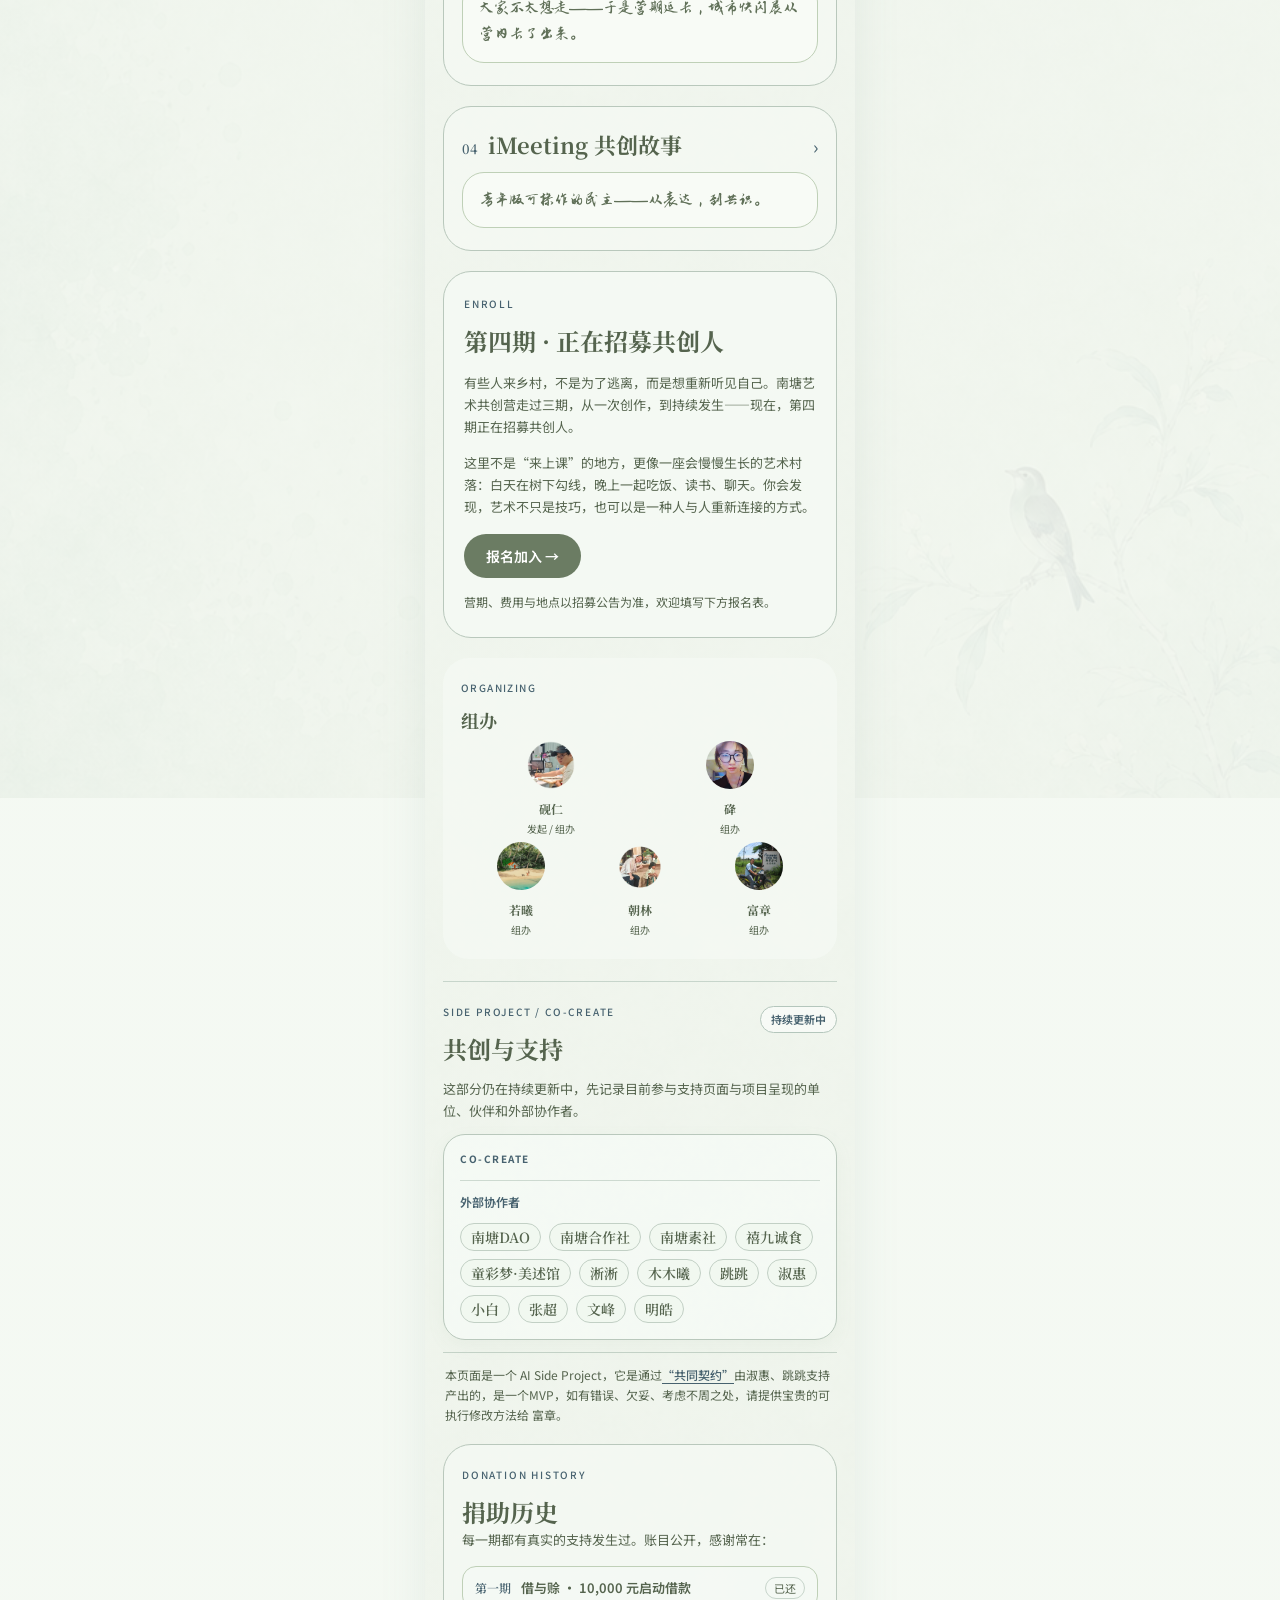
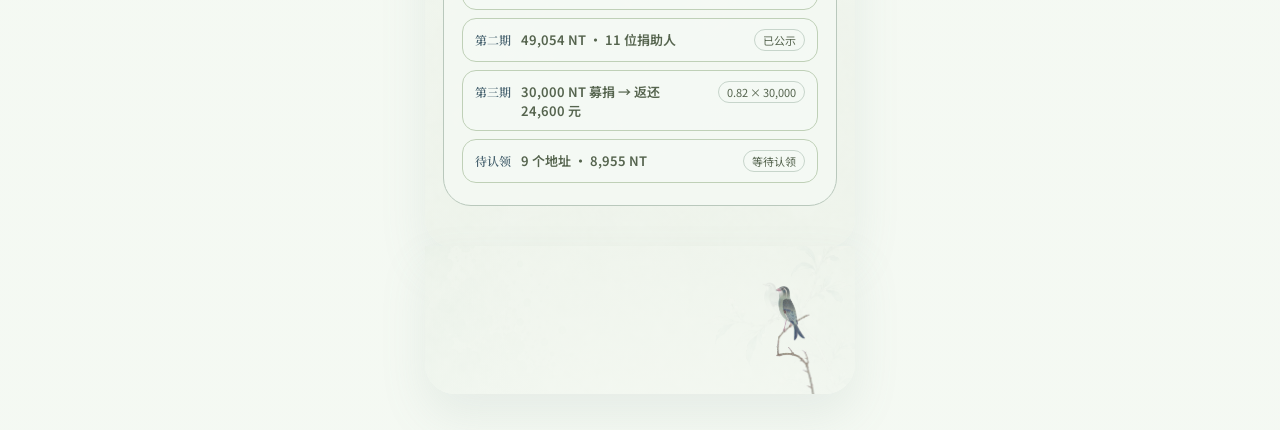
==== commit 787ef186: "feat(phase-c): 首页改目录式故事书（章节手风琴）+ 丰碑排他式展开 + 留白节奏 首页（用户反馈：信息臃肿、交互混乱、故事没讲清楚）： - story-phase 章节卡手风琴化：默认全" ====
--- a/static-site/index.html
+++ b/static-site/index.html
@@ -16,6 +16,7 @@
   </head>
   <body data-page="home">
     <div id="app"></div>
+    <noscript><p style="padding: 40px 24px; font-size: 14px; line-height: 1.8; color: #55644e">这个页面需要启用 JavaScript 才能阅读。</p></noscript>
     <script type="module" src="scripts/app.js?v=5"></script>
     <script type="module" src="scripts/nav.js"></script>
   </body>
--- a/static-site/styles/site.css
+++ b/static-site/styles/site.css
@@ -112,7 +112,7 @@
   box-shadow: var(--shadow);
   display: flex;
   flex-direction: column;
-  gap: 16px;
+  gap: 20px;
 }
 
 .screen-extension {
@@ -1458,12 +1458,36 @@
   border: 1px solid var(--line);
   border-radius: var(--radius-l);
   background: var(--surface-soft);
-  padding: 20px 18px;
+  padding: 22px 18px;
   min-width: 0;
   scroll-margin-top: calc(var(--topbar-height) + var(--topbar-gap) + 12px);
 }
 
 .story-phase__head {
+  margin: 0;
+  font: inherit;
+}
+
+.story-phase__toggle {
+  display: block;
+  width: 100%;
+  margin: 0;
+  padding: 0;
+  border: 0;
+  background: none;
+  font: inherit;
+  text-align: left;
+  cursor: pointer;
+  -webkit-tap-highlight-color: transparent;
+}
+
+.story-phase__toggle:focus-visible {
+  outline: 2px solid rgba(82, 100, 110, 0.82);
+  outline-offset: 4px;
+  border-radius: 12px;
+}
+
+.story-phase__headrow {
   display: flex;
   align-items: baseline;
   gap: 10px;
@@ -1477,15 +1501,27 @@
 }
 
 .story-phase__title {
-  margin: 0;
   color: var(--green-900);
   font-family: var(--font-serif);
   font-size: 22px;
   font-weight: 700;
 }
 
+.story-phase__chevron {
+  margin-left: auto;
+  color: #47626f;
+  font-size: 18px;
+  line-height: 1;
+  transition: transform 240ms ease;
+}
+
+.story-phase.is-open .story-phase__chevron {
+  transform: rotate(90deg);
+}
+
 .story-phase__hook {
-  margin-top: 14px;
+  display: block;
+  margin-top: 12px;
   padding: 14px 16px;
   border-radius: var(--radius-s);
   border: 1px solid var(--line-soft);
@@ -1497,10 +1533,30 @@
 }
 
 .story-phase__body {
-  margin-top: 16px;
-  display: flex;
-  flex-direction: column;
-  gap: 14px;
+  margin-top: 18px;
+  display: flex;
+  flex-direction: column;
+  gap: 16px;
+}
+
+.story-phase__body[hidden] {
+  display: none !important;
+}
+
+/* 展开区拆卡套卡：内层文字卡去框去底，靠留白分层 */
+.story-phase__body .section-card {
+  border: 0;
+  background: transparent;
+  padding: 0;
+}
+
+/* 章节列表上方的操作提示 */
+.story-hint {
+  margin: 0;
+  padding: 0 6px;
+  color: var(--muted);
+  font-size: 12px;
+  letter-spacing: 0.5px;
 }
 
 .story-more {
@@ -1675,7 +1731,8 @@
   .drawer,
   .drawer-backdrop,
   .lightbox,
-  .lightbox__close {
+  .lightbox__close,
+  .story-phase__chevron {
     transition: none;
   }
 }
